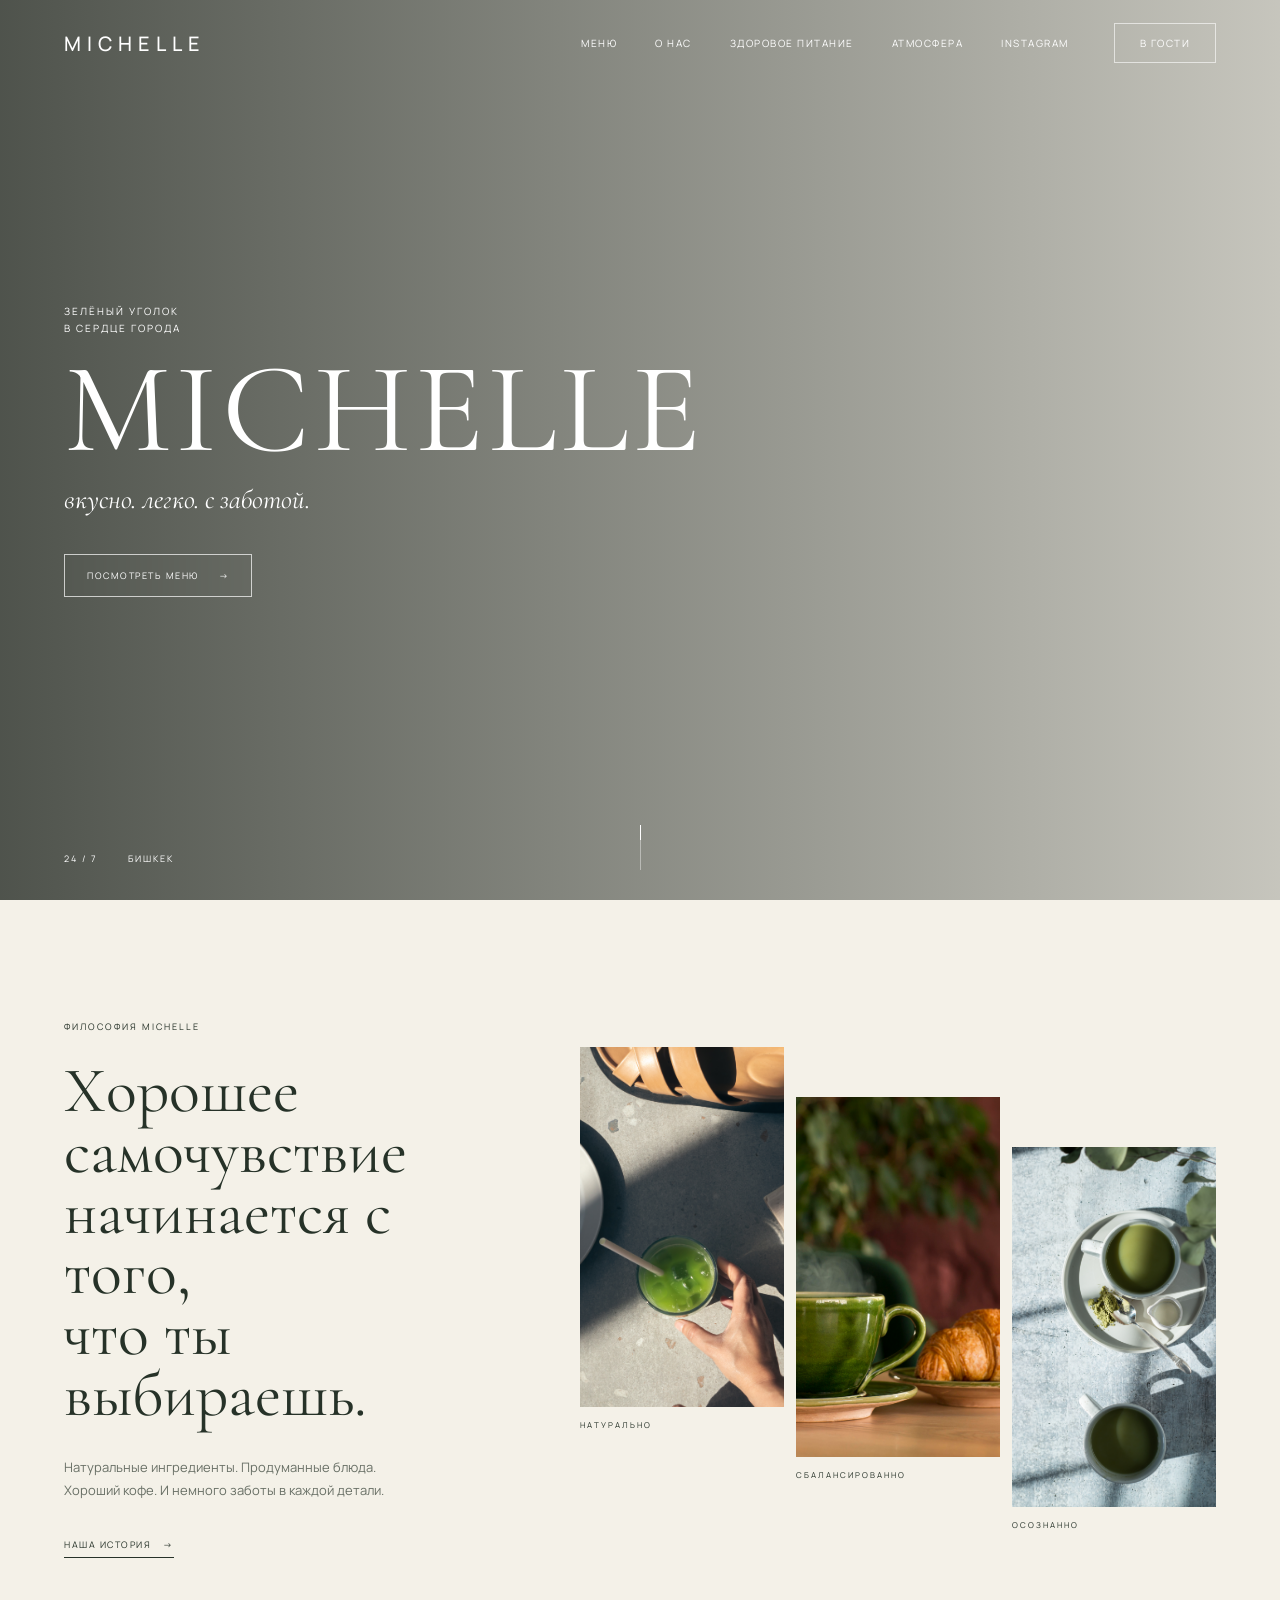
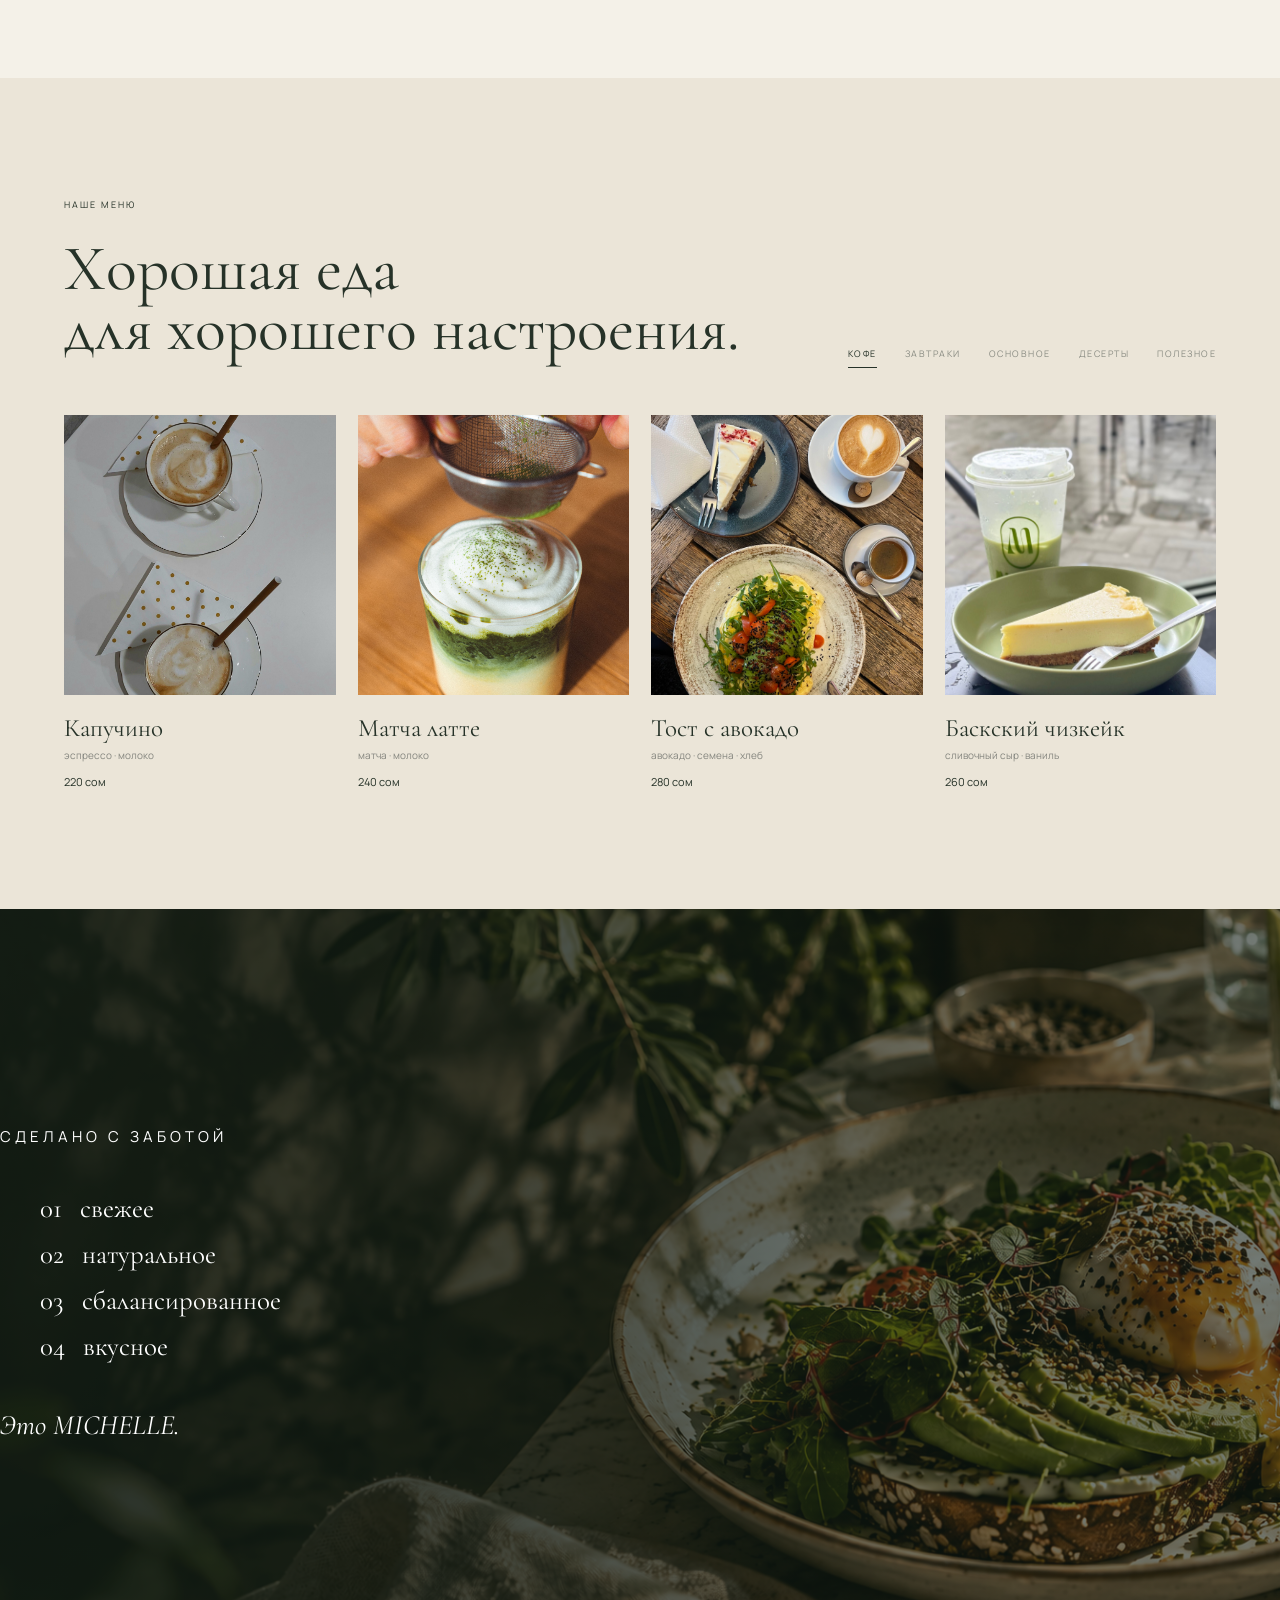
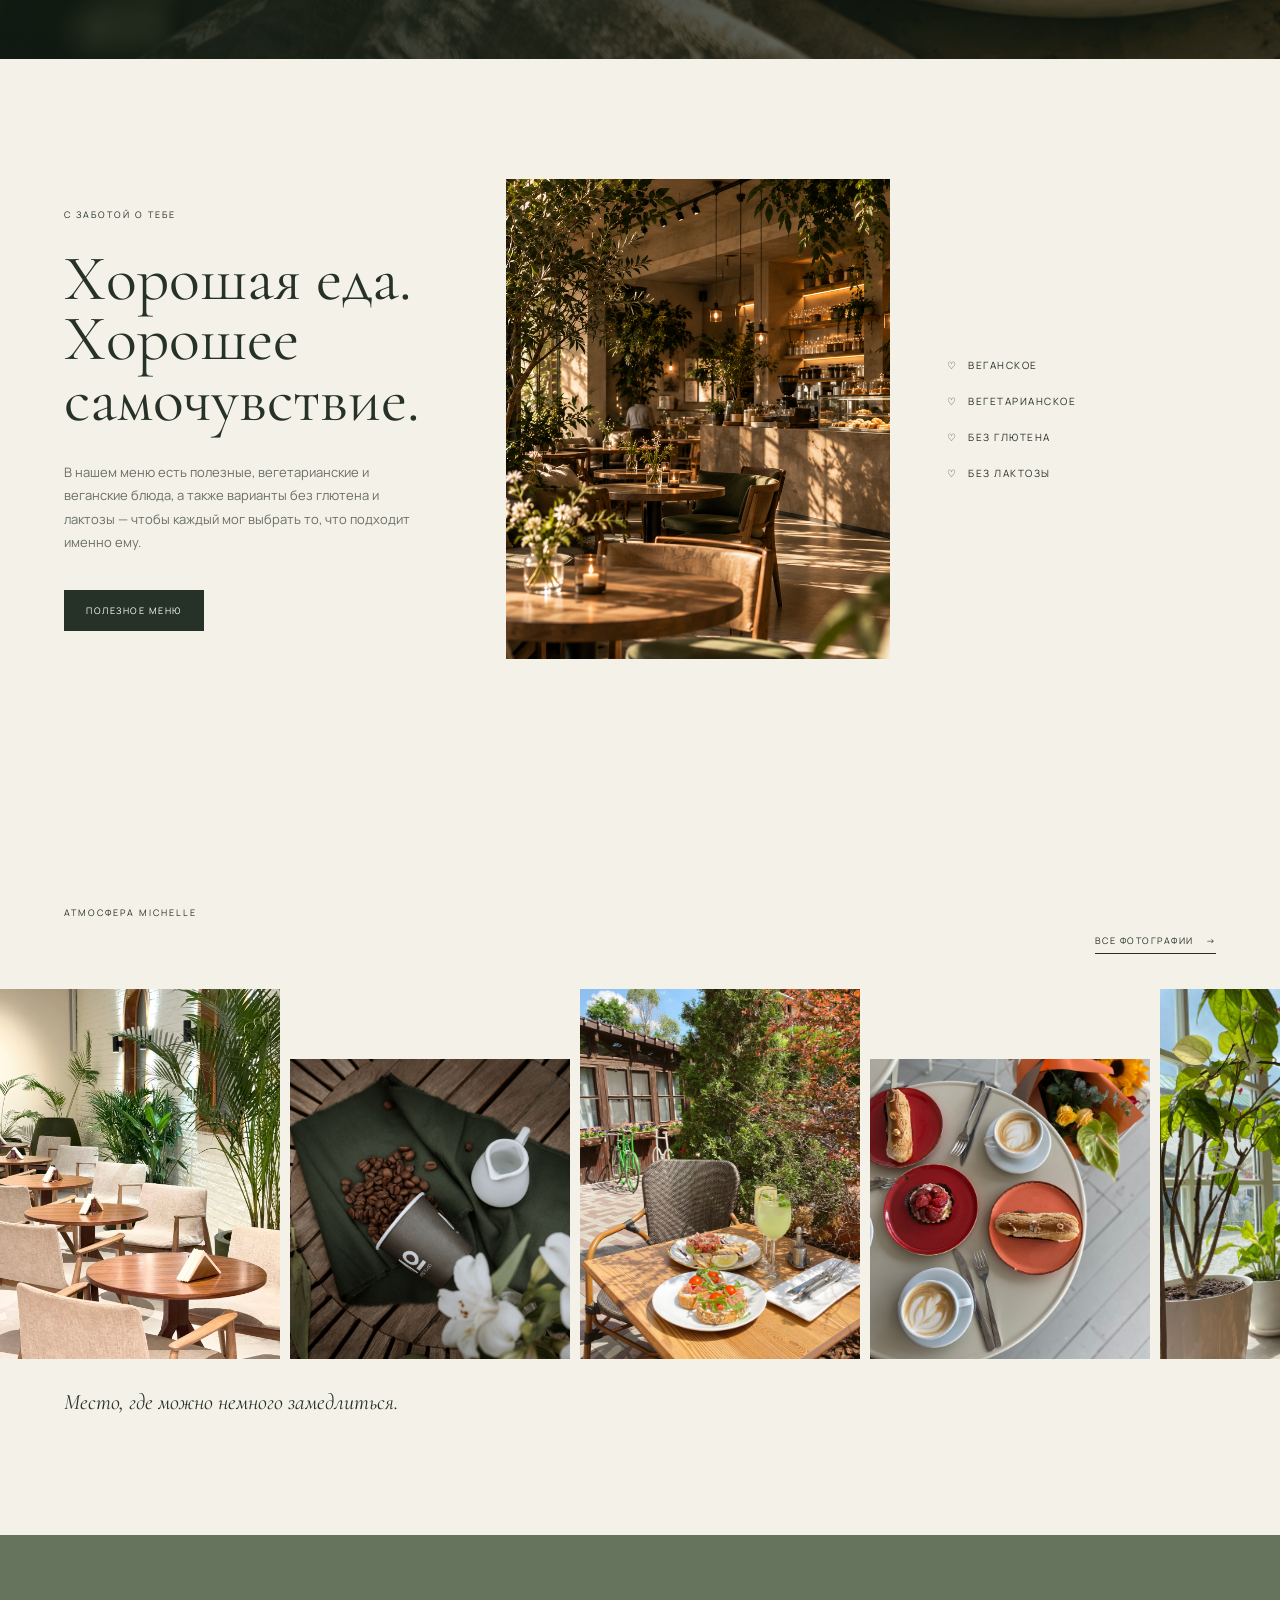
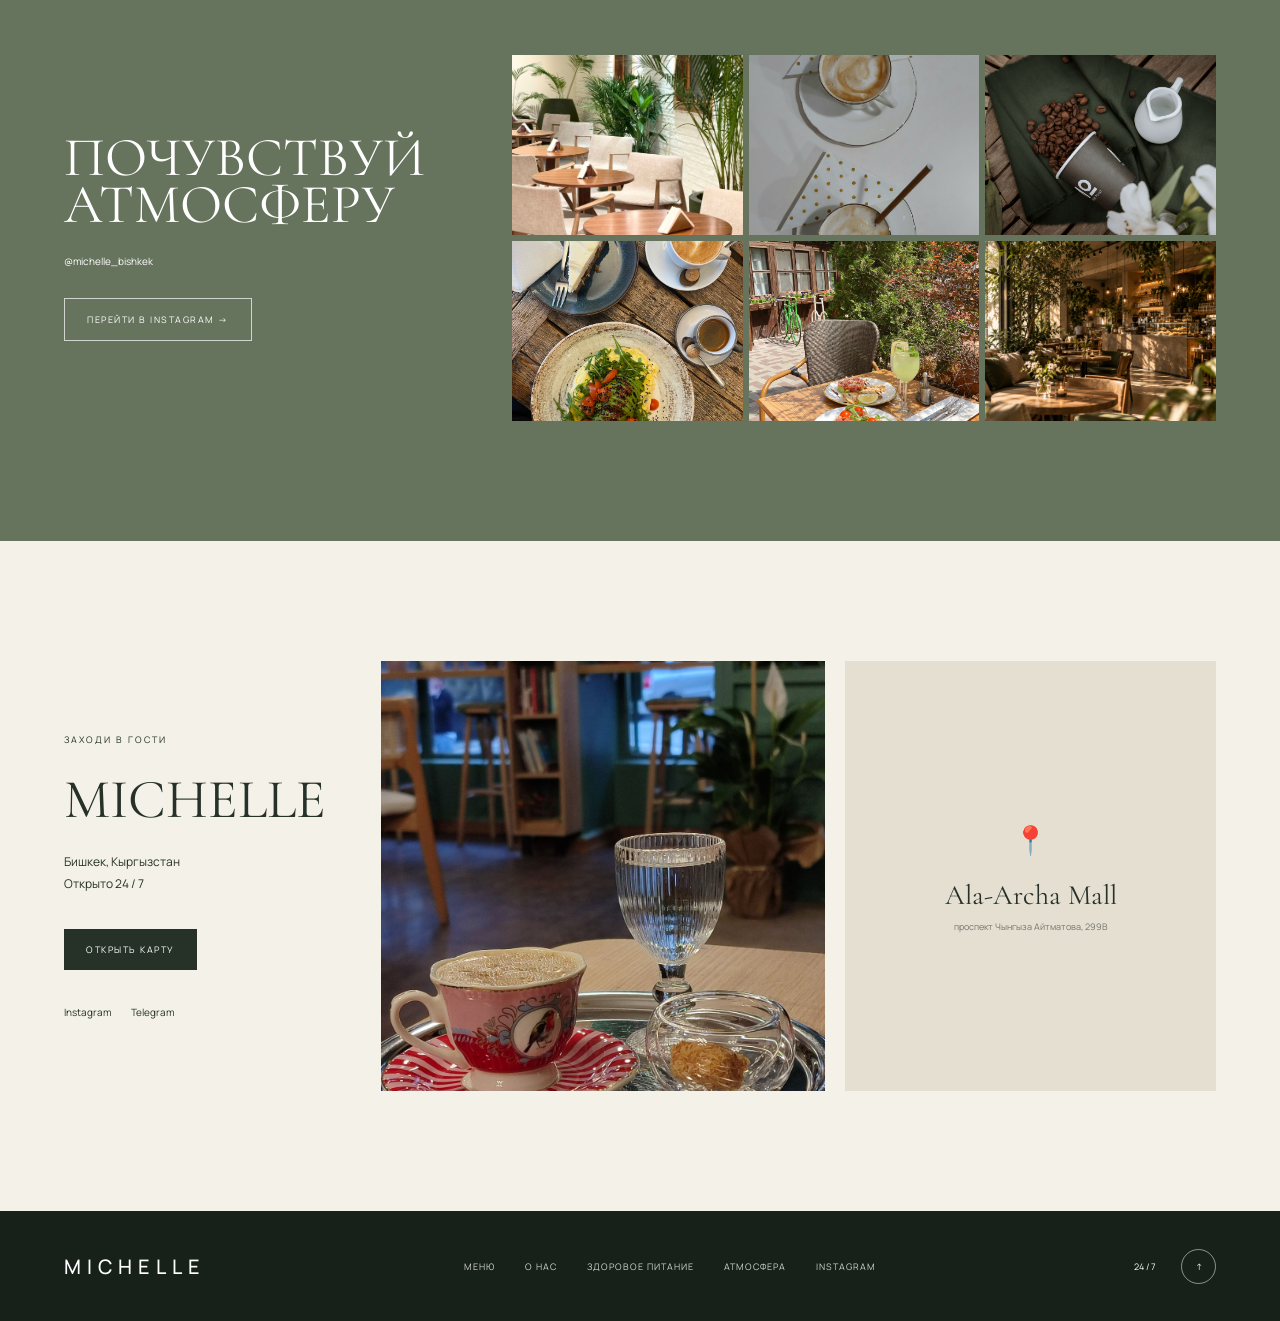
==== index.html @ 9fb43608 "Добавлен сайт MICHELLE" ====
<!DOCTYPE html>
<html lang="ru">

<head>
    <meta charset="UTF-8">
    <meta name="viewport" content="width=device-width, initial-scale=1.0">

    <title>MICHELLE — Кофе и еда</title>

    <link rel="preconnect" href="https://fonts.googleapis.com">
    <link rel="preconnect" href="https://fonts.gstatic.com" crossorigin>

    <link
        href="https://fonts.googleapis.com/css2?family=Cormorant+Garamond:wght@400;500;600&family=Manrope:wght@300;400;500;600&display=swap"
        rel="stylesheet">

    <link rel="stylesheet" href="style.css">
</head>

<body>

    <header class="header">

        <a href="#" class="logo">MICHELLE</a>

        <nav class="navigation">
            <a href="#menu">Меню</a>
            <a href="#about">О нас</a>
            <a href="#healthy">Здоровое питание</a>
            <a href="#atmosphere">Атмосфера</a>
            <a href="#instagram">Instagram</a>
        </nav>

        <a href="#contacts" class="header-button">В гости</a>

        <button class="menu-button" aria-label="Открыть меню">
            <span></span>
            <span></span>
        </button>

    </header>


    <main>

        <!-- Главный экран -->

        <section class="hero">

            <video class="hero-video" autoplay muted loop playsinline>
                <source src="video.mp4" type="video/mp4">
            </video>

            <div class="hero-overlay"></div>

            <div class="hero-content">

                <p class="hero-label">
                    ЗЕЛЁНЫЙ УГОЛОК<br>
                    В СЕРДЦЕ ГОРОДА
                </p>

                <h1>MICHELLE</h1>

                <p class="hero-slogan">
                    вкусно. легко. с заботой.
                </p>

                <a href="#menu" class="main-button">
                    Посмотреть меню
                    <span>→</span>
                </a>

            </div>

            <div class="hero-bottom">
                <span>24 / 7</span>
                <span>БИШКЕК</span>
            </div>

            <div class="scroll-indicator">
                <span></span>
            </div>

        </section>


        <!-- О нас -->

        <section class="about section" id="about">

            <div class="about-text">

                <p class="section-label">ФИЛОСОФИЯ MICHELLE</p>

                <h2>
                    Хорошее самочувствие<br>
                    начинается с того,<br>
                    что ты выбираешь.
                </h2>

                <p class="description">
                    Натуральные ингредиенты. Продуманные блюда.
                    Хороший кофе. И немного заботы в каждой детали.
                </p>

                <a href="#" class="text-link">
                    Наша история <span>→</span>
                </a>

            </div>

            <div class="about-images">

                <div class="about-card">
                    <img src="about-1.jpg" alt="Атмосфера MICHELLE">
                    <span>Натурально</span>
                </div>

                <div class="about-card">
                    <img src="about-2.jpg" alt="Еда MICHELLE">
                    <span>Сбалансированно</span>
                </div>

                <div class="about-card">
                    <img src="about-3.jpg" alt="Стиль MICHELLE">
                    <span>Осознанно</span>
                </div>

            </div>

        </section>


        <!-- Меню -->

        <section class="menu-section section" id="menu">

            <div class="section-heading">

                <div>

                    <p class="section-label">НАШЕ МЕНЮ</p>

                    <h2>
                        Хорошая еда<br>
                        для хорошего настроения.
                    </h2>

                </div>

                <div class="menu-tabs">
                    <button class="active">Кофе</button>
                    <button>Завтраки</button>
                    <button>Основное</button>
                    <button>Десерты</button>
                    <button>Полезное</button>
                </div>

            </div>


            <div class="menu-slider">

                <button class="slider-button prev">←</button>

                <div class="menu-items">

                    <article class="menu-card">

                        <img src="coffee.jpg" alt="Капучино">

                        <p class="menu-name">Капучино</p>

                        <p class="menu-info">
                            эспрессо · молоко
                        </p>

                        <span class="menu-price">
                            220 сом
                        </span>

                    </article>


                    <article class="menu-card">

                        <img src="coffee1.jpg" alt="Матча латте">

                        <p class="menu-name">Матча латте</p>

                        <p class="menu-info">
                            матча · молоко
                        </p>

                        <span class="menu-price">
                            240 сом
                        </span>

                    </article>


                    <article class="menu-card">

                        <img src="food.jpg" alt="Тост с авокадо">

                        <p class="menu-name">
                            Тост с авокадо
                        </p>

                        <p class="menu-info">
                            авокадо · семена · хлеб
                        </p>

                        <span class="menu-price">
                            280 сом
                        </span>

                    </article>


                    <article class="menu-card">

                        <img src="food1.jpg" alt="Баскский чизкейк">

                        <p class="menu-name">
                            Баскский чизкейк
                        </p>

                        <p class="menu-info">
                            сливочный сыр · ваниль
                        </p>

                        <span class="menu-price">
                            260 сом
                        </span>

                    </article>

                </div>

                <button class="slider-button next">→</button>

            </div>

        </section>


        <!-- Сделано с заботой -->

        <section class="care">

            <div class="care-overlay"></div>

            <div class="care-content">

                <p class="section-label">
                    СДЕЛАНО С ЗАБОТОЙ
                </p>

                <div class="care-list">
                    <span>01 &nbsp; свежее</span>
                    <span>02 &nbsp; натуральное</span>
                    <span>03 &nbsp; сбалансированное</span>
                    <span>04 &nbsp; вкусное</span>
                </div>

                <p class="care-signature">
                    Это MICHELLE.
                </p>

            </div>

        </section>


        <!-- Здоровое питание -->

        <section class="healthy section" id="healthy">

            <div class="healthy-text">

                <p class="section-label">
                    С ЗАБОТОЙ О ТЕБЕ
                </p>

                <h2>
                    Хорошая еда.<br>
                    Хорошее самочувствие.
                </h2>

                <p class="description">
                    В нашем меню есть полезные, вегетарианские
                    и веганские блюда, а также варианты без
                    глютена и лактозы — чтобы каждый мог
                    выбрать то, что подходит именно ему.
                </p>

                <a href="#menu" class="dark-button">
                    Полезное меню
                </a>

            </div>


            <div class="healthy-image">

                <img src="healthy.png" alt="Полезная еда MICHELLE">

            </div>


            <div class="healthy-options">

                <span>♡ &nbsp; Веганское</span>

                <span>♡ &nbsp; Вегетарианское</span>

                <span>♡ &nbsp; Без глютена</span>

                <span>♡ &nbsp; Без лактозы</span>

            </div>

        </section>


        <!-- Атмосфера -->

        <section class="atmosphere section" id="atmosphere">

            <div class="atmosphere-heading">

                <p class="section-label">
                    АТМОСФЕРА MICHELLE
                </p>

                <a href="#" class="text-link">
                    Все фотографии <span>→</span>
                </a>

            </div>


            <div class="atmosphere-gallery">

                <img src="atmosphere-1.jpg" alt="Интерьер MICHELLE">

                <img src="atmosphere-2.jpg" alt="Кофе MICHELLE">

                <img src="atmosphere-3.jpg" alt="Терраса MICHELLE">

                <img src="atmosphere-4.jpg" alt="Десерт MICHELLE">

                <img src="atmosphere-5.jpg" alt="Растения в MICHELLE">

            </div>


            <p class="atmosphere-caption">
                Место, где можно немного замедлиться.
            </p>

        </section>


        <!-- Instagram -->

        <section class="instagram section" id="instagram">

            <div class="instagram-title">

                <p>
                    ПОЧУВСТВУЙ<br>
                    АТМОСФЕРУ
                </p>

                <span>@michelle_bishkek</span>

                <a href="#" class="light-button">
                    Перейти в Instagram →
                </a>

            </div>


            <div class="instagram-grid">

                <img src="atmosphere-1.jpg" alt="MICHELLE">

                <img src="coffee.jpg" alt="Кофе MICHELLE">

                <img src="atmosphere-2.jpg" alt="MICHELLE">

                <img src="food.jpg" alt="Блюдо MICHELLE">

                <img src="atmosphere-3.jpg" alt="MICHELLE">

                <img src="healthy.png" alt="Полезная еда MICHELLE">

            </div>

        </section>


        <!-- Контакты -->

        <section class="contacts section" id="contacts">

            <div class="contacts-info">

                <p class="section-label">
                    ЗАХОДИ В ГОСТИ
                </p>

                <h2>MICHELLE</h2>

                <p>
                    Бишкек, Кыргызстан<br>
                    Открыто 24 / 7
                </p>

                <a href="#" class="dark-button">
                    Открыть карту
                </a>


                <div class="social-links">

                    <a href="#">
                        Instagram
                    </a>

                    <a href="#">
                        Telegram
                    </a>

                </div>

            </div>


            <div class="contact-photo">

                <img src="atmosphere-6.jpg" alt="Вход в MICHELLE">

            </div>


            <div class="map">

                <span>📍</span>

                <p>Ala-Archa Mall</p>

                <small>
                    проспект Чынгыза Айтматова, 299В
                </small>

            </div>

        </section>

    </main>


    <!-- Подвал -->

    <footer class="footer">

        <a href="#" class="footer-logo">
            MICHELLE
        </a>


        <nav>

            <a href="#menu">
                Меню
            </a>

            <a href="#about">
                О нас
            </a>

            <a href="#healthy">
                Здоровое питание
            </a>

            <a href="#atmosphere">
                Атмосфера
            </a>

            <a href="#instagram">
                Instagram
            </a>

        </nav>


        <div class="footer-right">

            <span>24 / 7</span>

            <button class="back-top" aria-label="Наверх">
                ↑
            </button>

        </div>

    </footer>


    <script src="script.js"></script>

</body>

</html>
---- style.css ----
* {
    margin: 0;
    padding: 0;
    box-sizing: border-box;
}

html {
    scroll-behavior: smooth;
}

body {
    background: #f4f1e8;
    color: #263228;
    font-family: "Manrope", sans-serif;
    overflow-x: hidden;
}

img {
    display: block;
    width: 100%;
    object-fit: cover;
}

a {
    color: inherit;
    text-decoration: none;
}

button {
    font: inherit;
    border: 0;
    background: none;
    cursor: pointer;
}


/* Header */

.header {
    position: absolute;
    z-index: 10;
    top: 0;
    left: 0;
    width: 100%;
    height: 86px;
    padding: 0 5%;
    display: flex;
    align-items: center;
    justify-content: space-between;
    color: #fff;
}

.logo,
.footer-logo {
    font-size: 20px;
    font-weight: 500;
    letter-spacing: 6px;
}

.navigation {
    display: flex;
    gap: 38px;
    margin-left: auto;
    margin-right: 45px;
}

.navigation a,
.header-button {
    font-size: 10px;
    text-transform: uppercase;
    letter-spacing: 1.5px;
}

.navigation a {
    transition: opacity .3s ease;
}

.navigation a:hover {
    opacity: .55;
}

.header-button {
    border: 1px solid rgba(255, 255, 255, .6);
    padding: 12px 25px;
    transition: .3s ease;
}

.header-button:hover {
    background: #fff;
    color: #263228;
}

.menu-button {
    display: none;
}


/* Hero */

.hero {
    position: relative;
    min-height: 100svh;
    height: 800px;
    overflow: hidden;
    color: #fff;
    display: flex;
    align-items: center;
    padding: 0 5%;
}

.hero-video {
    position: absolute;
    inset: 0;
    width: 100%;
    height: 100%;
    object-fit: cover;
    z-index: 0;
}

.hero-overlay {
    position: absolute;
    inset: 0;
    z-index: 1;
    background: linear-gradient(90deg,
            rgba(15, 22, 16, .72),
            rgba(15, 22, 16, .20));
}

.hero-content {
    position: relative;
    z-index: 2;
    max-width: 650px;
}

.hero-content {
    position: relative;
    z-index: 2;
    max-width: 650px;
}

.hero-label {
    font-size: 10px;
    line-height: 1.7;
    letter-spacing: 2px;
    margin-bottom: 25px;
}

.hero h1 {
    font-family: "Cormorant Garamond", serif;
    font-size: clamp(75px, 10vw, 145px);
    line-height: .75;
    font-weight: 400;
    letter-spacing: 4px;
}

.hero-slogan {
    font-family: "Cormorant Garamond", serif;
    font-size: 27px;
    font-style: italic;
    margin: 25px 0 38px;
}

.main-button,
.dark-button,
.light-button {
    display: inline-flex;
    align-items: center;
    gap: 20px;
    padding: 14px 22px;
    text-transform: uppercase;
    font-size: 9px;
    letter-spacing: 1.5px;
    transition: .3s ease;
}

.main-button {
    background: transparent;
    color: #fff;
    border: 1px solid rgba(255, 255, 255, 0.7);
    backdrop-filter: blur(2px);
}

.main-button:hover {
    background: #fff;
    color: #263228;
    transform: translateY(-3px);
}

.main-button:hover {
    transform: translateY(-3px);
}

.hero-bottom {
    position: absolute;
    z-index: 2;
    bottom: 35px;
    left: 5%;
    display: flex;
    gap: 30px;
    font-size: 9px;
    letter-spacing: 2px;
}

.scroll-indicator {
    position: absolute;
    z-index: 2;
    bottom: 30px;
    left: 50%;
    width: 1px;
    height: 45px;
    background: rgba(255, 255, 255, .4);
}

.scroll-indicator span {
    display: block;
    width: 1px;
    height: 15px;
    background: #fff;
    animation: scrollDown 2s infinite;
}

@keyframes scrollDown {
    0% {
        transform: translateY(0);
        opacity: 0;
    }

    40% {
        opacity: 1;
    }

    100% {
        transform: translateY(30px);
        opacity: 0;
    }
}


/* General */

.section {
    padding: 120px 5%;
}

.section-label {
    font-size: 9px;
    text-transform: uppercase;
    letter-spacing: 2px;
    margin-bottom: 28px;
}

h2 {
    font-family: "Cormorant Garamond", serif;
    font-size: clamp(42px, 5vw, 70px);
    line-height: .95;
    font-weight: 400;
}

.description {
    max-width: 360px;
    margin-top: 30px;
    font-size: 13px;
    line-height: 1.8;
    color: #697066;
}

.text-link {
    display: inline-flex;
    gap: 12px;
    margin-top: 35px;
    font-size: 9px;
    text-transform: uppercase;
    letter-spacing: 1.5px;
    border-bottom: 1px solid #263228;
    padding-bottom: 6px;
}


/* About */

.about {
    display: grid;
    grid-template-columns: .8fr 1.2fr;
    gap: 8%;
    align-items: center;
}

.about-images {
    display: grid;
    grid-template-columns: repeat(3, 1fr);
    gap: 12px;
}

.about-card img {
    height: 360px;
}

.about-card:nth-child(2) {
    margin-top: 50px;
}

.about-card:nth-child(3) {
    margin-top: 100px;
}

.about-card span {
    display: block;
    margin-top: 12px;
    font-size: 8px;
    text-transform: uppercase;
    letter-spacing: 2px;
}


/* Menu */

.menu-section {
    background: #ebe5d8;
}

.section-heading {
    display: flex;
    justify-content: space-between;
    align-items: flex-end;
    margin-bottom: 55px;
}

.menu-tabs {
    display: flex;
    gap: 28px;
}

.menu-tabs button {
    position: relative;
    font-size: 9px;
    text-transform: uppercase;
    letter-spacing: 1.5px;
    color: #8a8c83;
}

.menu-tabs button.active {
    color: #263228;
}

.menu-tabs button.active::after {
    content: "";
    position: absolute;
    left: 0;
    bottom: -8px;
    width: 100%;
    height: 1px;
    background: #263228;
}

.menu-slider {
    position: relative;
}

.menu-items {
    display: grid;
    grid-template-columns: repeat(4, 1fr);
    gap: 22px;
}

.menu-card img {
    height: 280px;
    margin-bottom: 18px;
}

.menu-name {
    font-family: "Cormorant Garamond", serif;
    font-size: 25px;
}

.menu-info {
    margin-top: 5px;
    color: #85867f;
    font-size: 10px;
}

.menu-price {
    display: block;
    margin-top: 12px;
    font-size: 11px;
}

.slider-button {
    display: none;
}


/* Care */

.care {
    position: relative;
    min-height: 750px;

    background:
        linear-gradient(90deg,
            rgba(15, 22, 16, 0.78) 0%,
            rgba(15, 22, 16, 0.45) 42%,
            rgba(15, 22, 16, 0.05) 75%),
        url("care.png") center / cover no-repeat;
    display: flex;
    align-items: center;

    color: white;
}

.care-overlay {
    position: absolute;
    inset: 0;
    background: rgba(19, 31, 22, .57);
}

.care-content {
    position: relative;
    z-index: 2;
}

.care .section-label {
    font-size: 15px;
    letter-spacing: 4px;
}

.care-list {
    display: flex;
    flex-direction: column;
    gap: 13px;
    margin: 45px 0;
    margin-left: 40px;
}

.care-list span {
    font-family: "Cormorant Garamond", serif;
    font-size: 27px;
}

.care-signature {
    font-family: "Cormorant Garamond", serif;
    font-size: 28px;
    font-style: italic;
}


/* Healthy */

.healthy {
    display: grid;
    grid-template-columns: 1fr 1fr .7fr;
    gap: 5%;
    align-items: center;
}

.healthy-image img {
    height: 480px;
}

.healthy-options {
    display: flex;
    flex-direction: column;
    gap: 22px;
    font-size: 10px;
    text-transform: uppercase;
    letter-spacing: 1.5px;
}

.dark-button {
    background: #263228;
    color: #fff;
    margin-top: 35px;
}

.dark-button:hover {
    opacity: .8;
}


/* Atmosphere */

.atmosphere {
    padding-left: 0;
    padding-right: 0;
    overflow: hidden;
}

.atmosphere-heading {
    display: flex;
    justify-content: space-between;
    align-items: center;
    padding: 0 5%;
}

.atmosphere-gallery {
    display: flex;
    gap: 10px;
    margin-top: 35px;
    width: max-content;
}

.atmosphere-gallery img {
    width: 280px;
    height: 370px;
}

.atmosphere-gallery img:nth-child(2),
.atmosphere-gallery img:nth-child(4) {
    height: 300px;
    margin-top: 70px;
}

.atmosphere-caption {
    padding: 30px 5% 0;
    font-family: "Cormorant Garamond", serif;
    font-size: 22px;
    font-style: italic;
}


/* Instagram */

.instagram {
    background: #66735d;
    color: #fff;
    display: grid;
    grid-template-columns: .7fr 1.3fr;
    gap: 6%;
    align-items: center;
}

.instagram-title p {
    font-family: "Cormorant Garamond", serif;
    font-size: 55px;
    line-height: .85;
}

.instagram-title span {
    display: block;
    margin-top: 25px;
    font-size: 10px;
}

.light-button {
    border: 1px solid rgba(255, 255, 255, .7);
    margin-top: 30px;
}

.light-button:hover {
    background: #fff;
    color: #263228;
}

.instagram-grid {
    display: grid;
    grid-template-columns: repeat(3, 1fr);
    gap: 6px;
}

.instagram-grid img {
    height: 180px;
}


/* Contacts */

.contacts {
    display: grid;
    grid-template-columns: .8fr 1.2fr 1fr;
    gap: 20px;
    align-items: center;
}

.contacts-info h2 {
    font-size: 55px;
}

.contacts-info>p:not(.section-label) {
    margin-top: 25px;
    font-size: 12px;
    line-height: 1.8;
}

.social-links {
    display: flex;
    gap: 20px;
    margin-top: 35px;
    font-size: 10px;
}

.contact-photo img {
    height: 430px;
}

.map {
    height: 430px;
    background: #e5dfd2;
    display: flex;
    flex-direction: column;
    justify-content: center;
    align-items: center;
    text-align: center;
}

.map span {
    font-size: 28px;
    margin-bottom: 20px;
}

.map p {
    font-family: "Cormorant Garamond", serif;
    font-size: 28px;
}

.map small {
    margin-top: 8px;
    font-size: 9px;
    color: #74766e;
}


/* Footer */

.footer {
    min-height: 110px;
    padding: 0 5%;
    background: #172119;
    color: #fff;
    display: flex;
    align-items: center;
    justify-content: space-between;
}

.footer nav {
    display: flex;
    gap: 30px;
}

.footer nav a {
    font-size: 9px;
    text-transform: uppercase;
    letter-spacing: 1px;
    opacity: .8;
}

.footer-right {
    display: flex;
    align-items: center;
    gap: 25px;
    font-size: 9px;
}

.back-top {
    width: 35px;
    height: 35px;
    border: 1px solid rgba(255, 255, 255, .5);
    border-radius: 50%;
    color: #fff;
}


/* Mobile */

@media (max-width: 800px) {

    .header {
        height: 70px;
        padding: 0 6%;
    }

    .logo {
        font-size: 17px;
        letter-spacing: 5px;
    }

    .navigation,
    .header-button {
        display: none;
    }

    .menu-button {
        display: flex;
        flex-direction: column;
        gap: 6px;
        width: 35px;
    }

    .menu-button span {
        display: block;
        width: 100%;
        height: 1px;
        background: #fff;
        transition: .3s;
    }

    .menu-button.active span:first-child {
        transform: translateY(3.5px) rotate(45deg);
    }

    .menu-button.active span:last-child {
        transform: translateY(-3.5px) rotate(-45deg);
    }

    .hero {
        min-height: 100svh;
        height: auto;
        padding: 0 6%;
    }

    .hero h1 {
        font-size: 70px;
        letter-spacing: 2px;
    }

    .hero-slogan {
        font-size: 23px;
        margin: 18px 0 30px;
    }

    .hero-label {
        font-size: 8px;
    }

    .hero-bottom {
        left: 6%;
        bottom: 25px;
    }

    .scroll-indicator {
        display: none;
    }

    .section {
        padding: 80px 6%;
    }

    h2 {
        font-size: 48px;
    }

    .about {
        display: block;
    }

    .about-images {
        margin-top: 55px;
        gap: 7px;
    }

    .about-card img {
        height: 210px;
    }

    .about-card:nth-child(2) {
        margin-top: 30px;
    }

    .about-card:nth-child(3) {
        margin-top: 60px;
    }

    .section-heading {
        display: block;
    }

    .menu-tabs {
        margin-top: 40px;
        gap: 22px;
        overflow-x: auto;
        padding-bottom: 10px;
    }

    .menu-tabs button {
        white-space: nowrap;
    }

    .menu-items {
        display: flex;
        overflow-x: auto;
        gap: 15px;
        scroll-snap-type: x mandatory;
        scrollbar-width: none;
    }

    .menu-items::-webkit-scrollbar {
        display: none;
    }

    .menu-card {
        min-width: 78vw;
        scroll-snap-align: start;
    }

    .menu-card img {
        height: 300px;
    }

    .care {
        min-height: 600px;
        padding: 70px 6%;
    }

    .care-list {
        margin-left: 0;
    }

    .care-list span {
        font-size: 25px;
    }

    .healthy {
        display: flex;
        flex-direction: column;
        align-items: stretch;
    }

    .healthy-image {
        order: 2;
        margin-top: 45px;
    }

    .healthy-image img {
        height: 400px;
    }

    .healthy-options {
        order: 3;
        margin-top: 35px;
    }

    .atmosphere-heading {
        padding: 0 6%;
    }

    .atmosphere-gallery {
        margin-top: 25px;
    }

    .atmosphere-gallery img {
        width: 230px;
        height: 300px;
    }

    .atmosphere-gallery img:nth-child(2),
    .atmosphere-gallery img:nth-child(4) {
        height: 250px;
        margin-top: 50px;
    }

    .instagram {
        display: block;
    }

    .instagram-title p {
        font-size: 48px;
    }

    .instagram-grid {
        margin-top: 50px;
        grid-template-columns: repeat(3, 1fr);
    }

    .instagram-grid img {
        height: 110px;
    }

    .contacts {
        display: flex;
        flex-direction: column;
        align-items: stretch;
    }

    .contact-photo img,
    .map {
        height: 330px;
    }

    .footer {
        min-height: auto;
        padding: 45px 6%;
        display: flex;
        flex-direction: column;
        align-items: flex-start;
        gap: 30px;
    }

    .footer nav {
        flex-wrap: wrap;
        gap: 18px;
    }

    .footer-right {
        width: 100%;
        justify-content: space-between;
    }

}
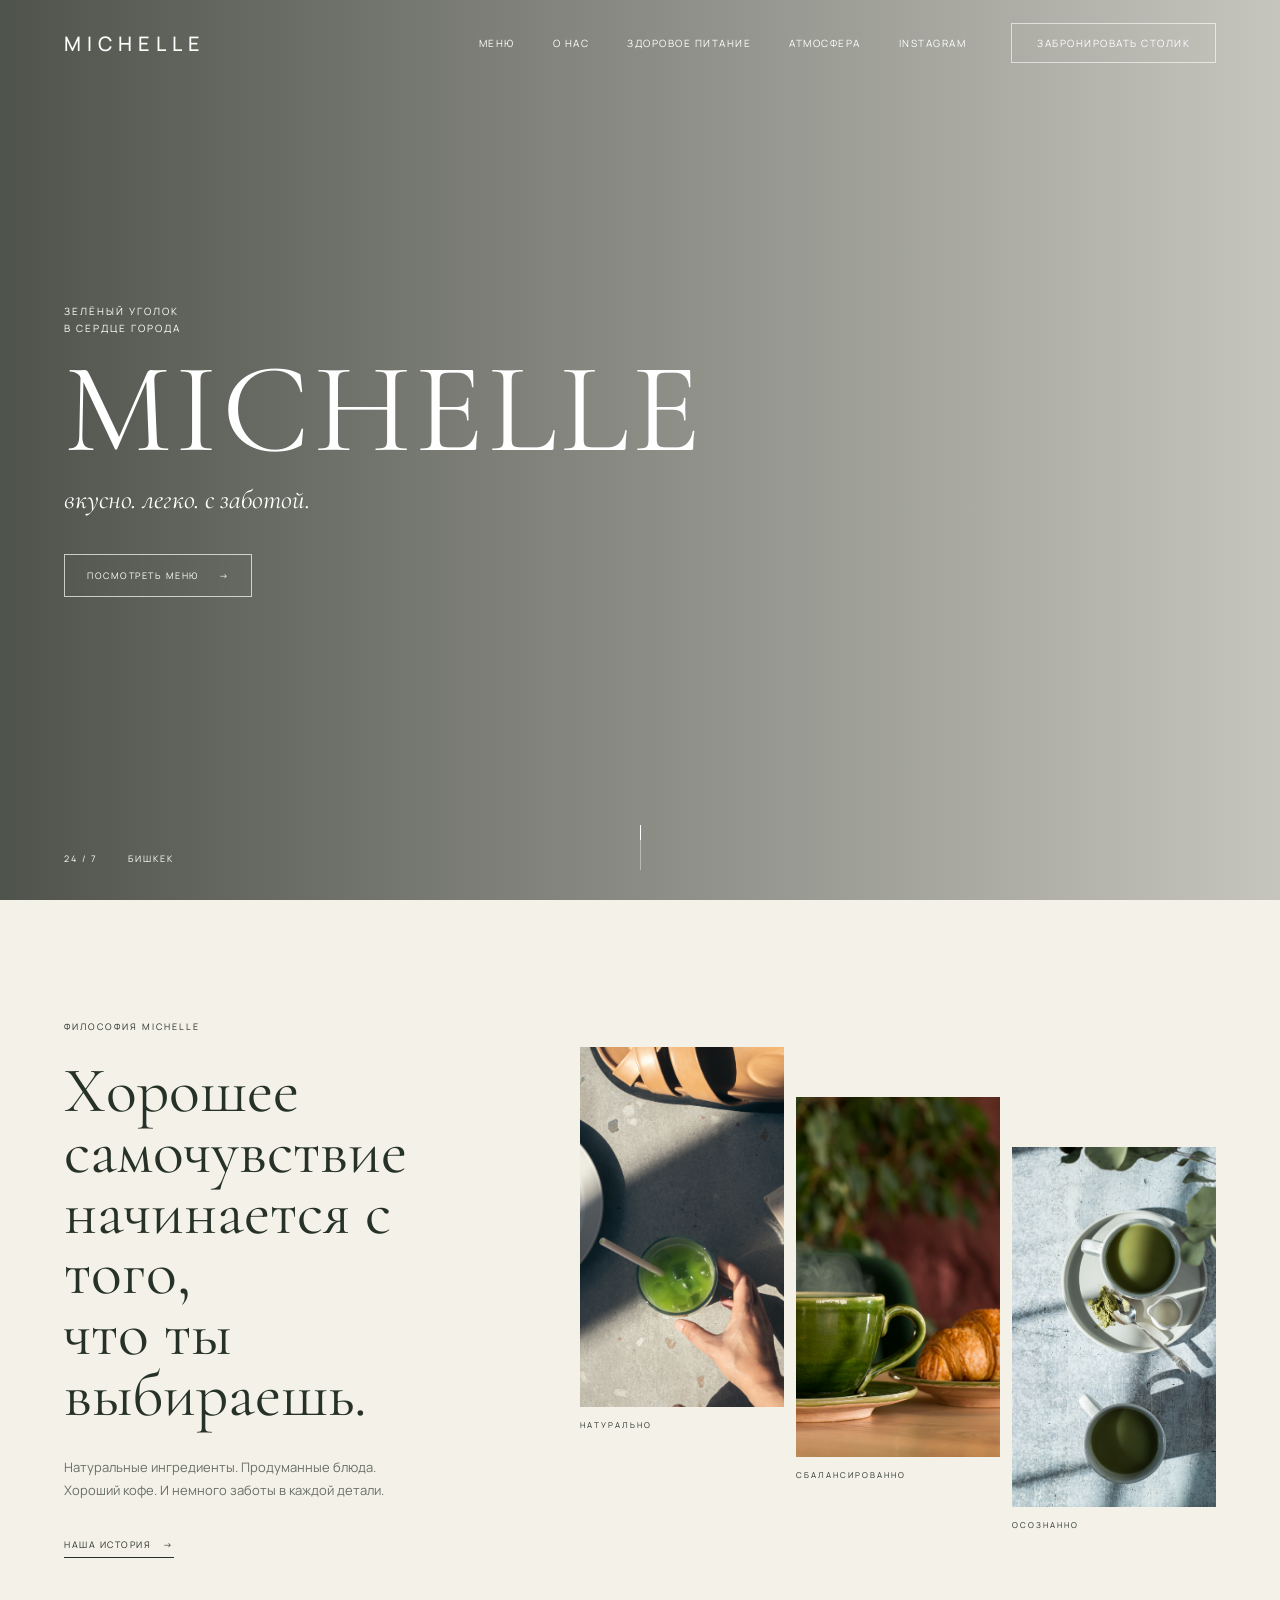
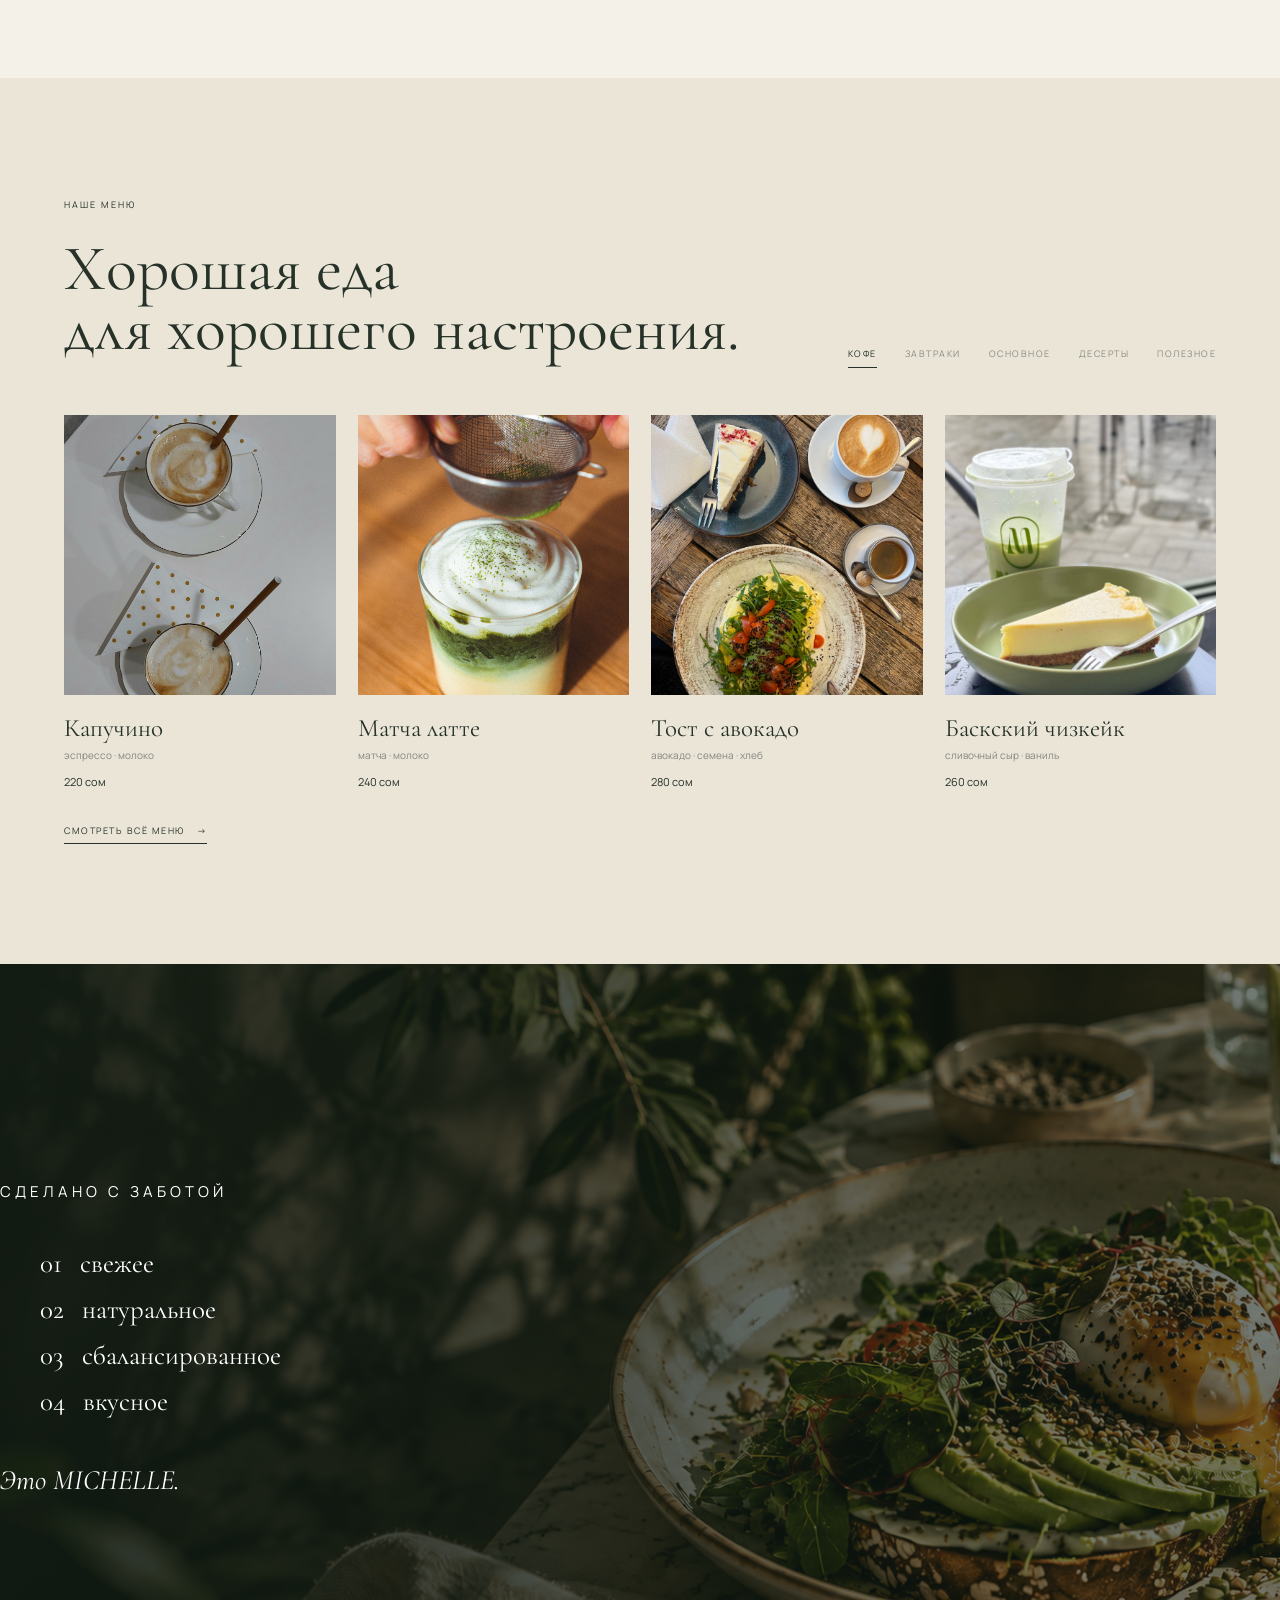
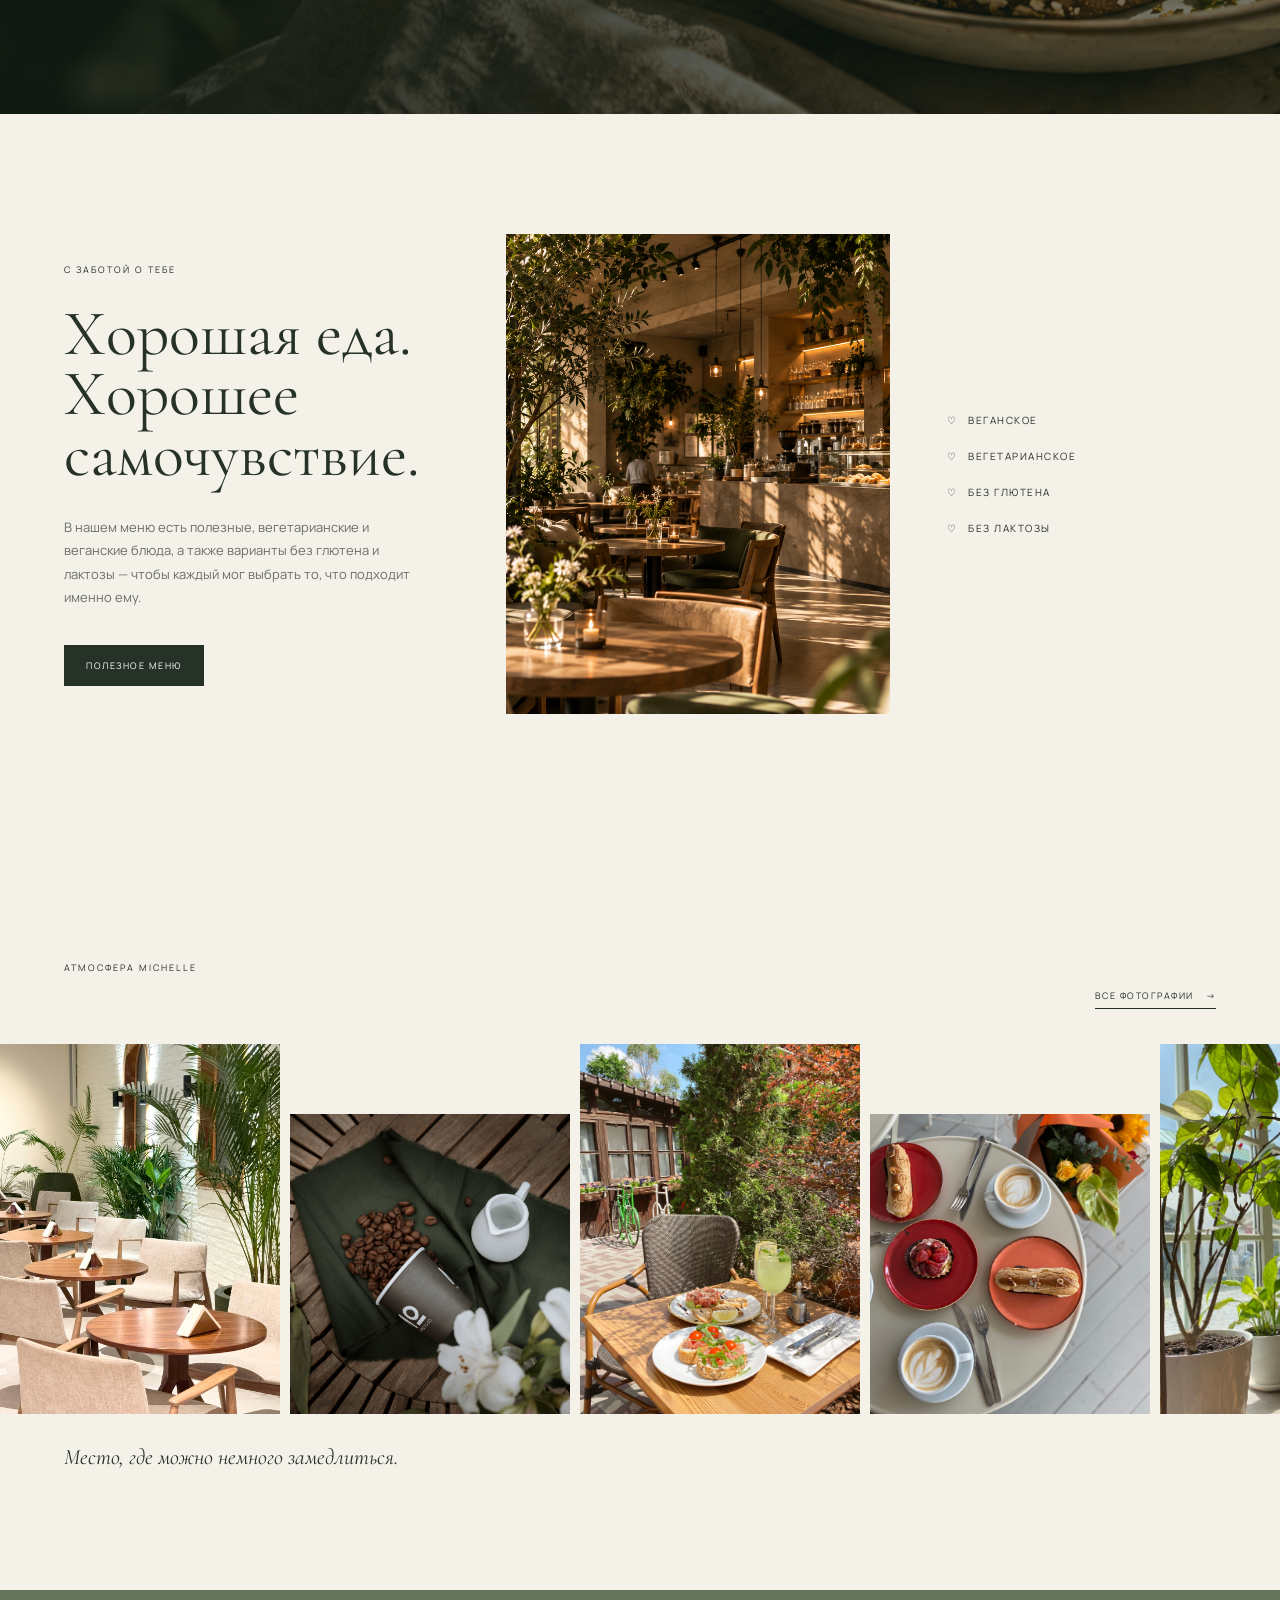
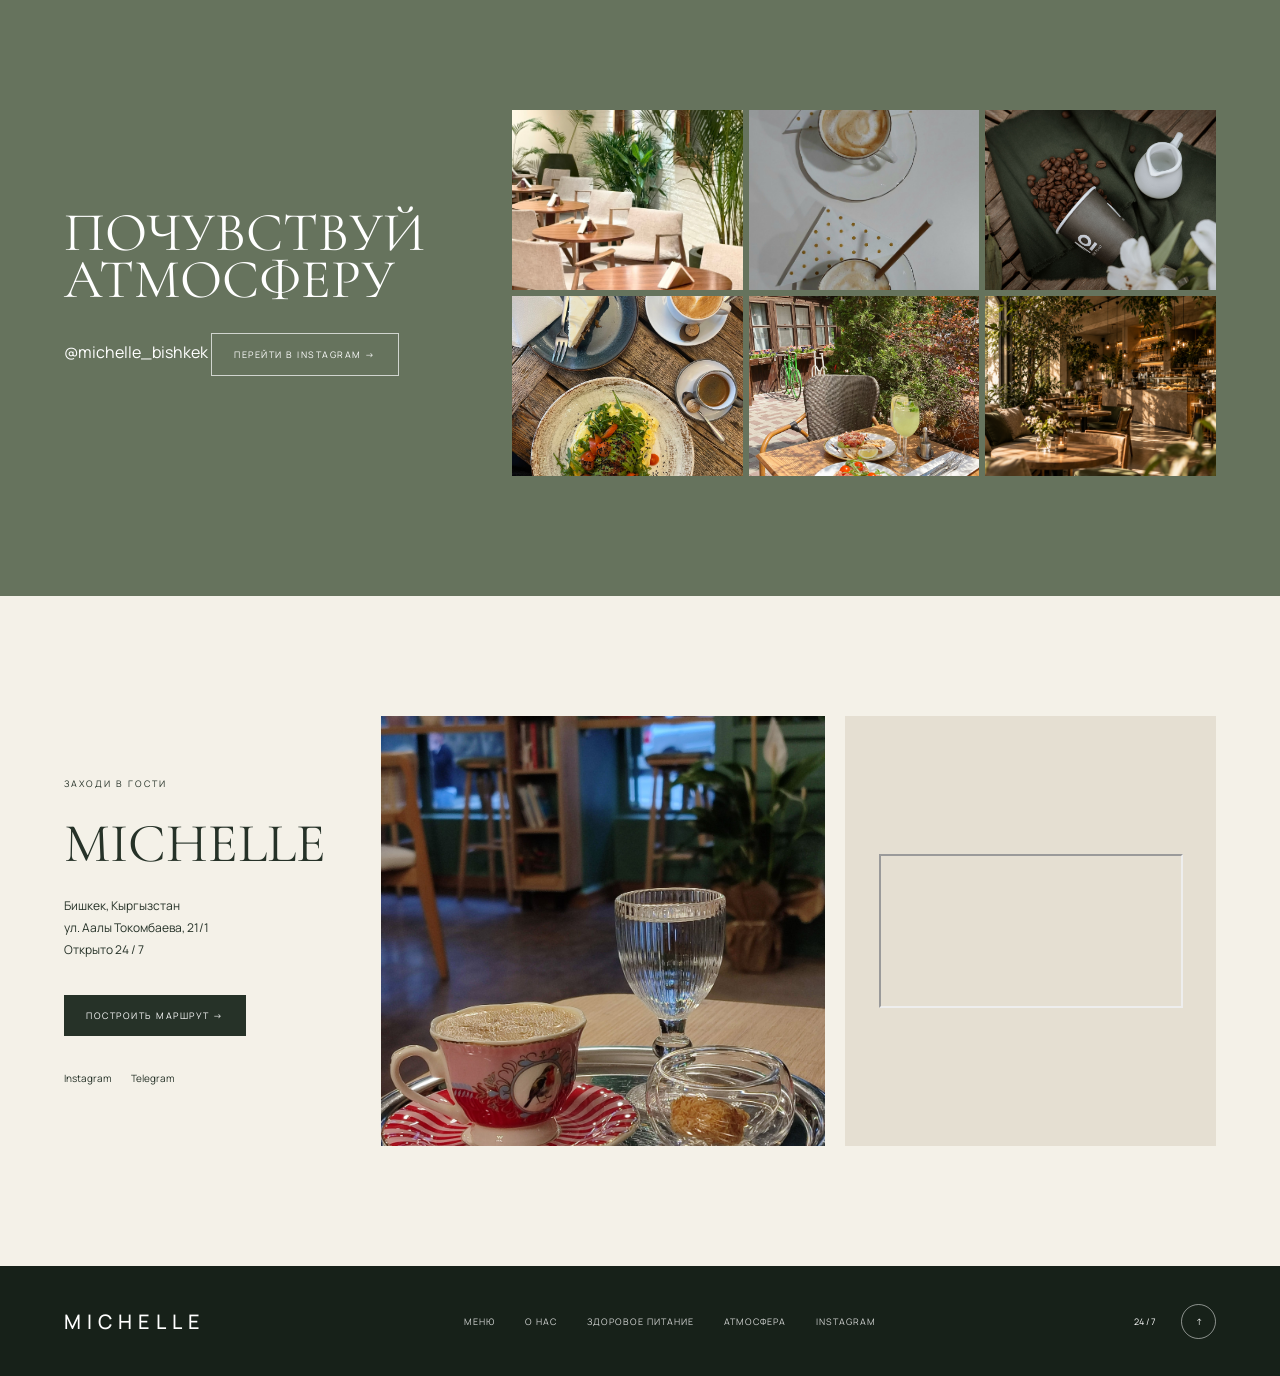
==== commit 44df255e: "Update links and structure in index.html" ====
--- a/index.html
+++ b/index.html
@@ -21,17 +21,19 @@
 
     <header class="header">
 
-        <a href="#" class="logo">MICHELLE</a>
+        <a href="index.html" class="logo">MICHELLE</a>
 
         <nav class="navigation">
-            <a href="#menu">Меню</a>
+            <a href="menu.html">Меню</a>
             <a href="#about">О нас</a>
             <a href="#healthy">Здоровое питание</a>
             <a href="#atmosphere">Атмосфера</a>
             <a href="#instagram">Instagram</a>
         </nav>
 
-        <a href="#contacts" class="header-button">В гости</a>
+        <a href="booking.html" class="header-button">
+            Забронировать столик
+        </a>
 
         <button class="menu-button" aria-label="Открыть меню">
             <span></span>
@@ -40,7 +42,6 @@
 
     </header>
 
-
     <main>
 
         <!-- Главный экран -->
@@ -66,7 +67,7 @@
                     вкусно. легко. с заботой.
                 </p>
 
-                <a href="#menu" class="main-button">
+                <a href="menu.html" class="main-button">
                     Посмотреть меню
                     <span>→</span>
                 </a>
@@ -83,7 +84,6 @@
             </div>
 
         </section>
-
 
         <!-- О нас -->
 
@@ -130,7 +130,6 @@
             </div>
 
         </section>
-
 
         <!-- Меню -->
 
@@ -159,7 +158,6 @@
 
             </div>
 
-
             <div class="menu-slider">
 
                 <button class="slider-button prev">←</button>
@@ -182,7 +180,6 @@
 
                     </article>
 
-
                     <article class="menu-card">
 
                         <img src="coffee1.jpg" alt="Матча латте">
@@ -199,7 +196,6 @@
 
                     </article>
 
-
                     <article class="menu-card">
 
                         <img src="food.jpg" alt="Тост с авокадо">
@@ -218,7 +214,6 @@
 
                     </article>
 
-
                     <article class="menu-card">
 
                         <img src="food1.jpg" alt="Баскский чизкейк">
@@ -243,8 +238,11 @@
 
             </div>
 
-        </section>
-
+            <a href="menu.html" class="text-link">
+                Смотреть всё меню <span>→</span>
+            </a>
+
+        </section>
 
         <!-- Сделано с заботой -->
 
@@ -273,7 +271,6 @@
 
         </section>
 
-
         <!-- Здоровое питание -->
 
         <section class="healthy section" id="healthy">
@@ -296,34 +293,24 @@
                     выбрать то, что подходит именно ему.
                 </p>
 
-                <a href="#menu" class="dark-button">
+                <a href="menu.html#healthy" class="dark-button">
                     Полезное меню
                 </a>
 
             </div>
 
-
             <div class="healthy-image">
-
                 <img src="healthy.png" alt="Полезная еда MICHELLE">
-
-            </div>
-
+            </div>
 
             <div class="healthy-options">
-
                 <span>♡ &nbsp; Веганское</span>
-
                 <span>♡ &nbsp; Вегетарианское</span>
-
                 <span>♡ &nbsp; Без глютена</span>
-
                 <span>♡ &nbsp; Без лактозы</span>
-
-            </div>
-
-        </section>
-
+            </div>
+
+        </section>
 
         <!-- Атмосфера -->
 
@@ -341,21 +328,15 @@
 
             </div>
 
-
             <div class="atmosphere-gallery">
 
                 <img src="atmosphere-1.jpg" alt="Интерьер MICHELLE">
-
                 <img src="atmosphere-2.jpg" alt="Кофе MICHELLE">
-
                 <img src="atmosphere-3.jpg" alt="Терраса MICHELLE">
-
                 <img src="atmosphere-4.jpg" alt="Десерт MICHELLE">
-
                 <img src="atmosphere-5.jpg" alt="Растения в MICHELLE">
 
             </div>
-
 
             <p class="atmosphere-caption">
                 Место, где можно немного замедлиться.
@@ -363,7 +344,6 @@
 
         </section>
 
-
         <!-- Instagram -->
 
         <section class="instagram section" id="instagram">
@@ -375,144 +355,120 @@
                     АТМОСФЕРУ
                 </p>
 
-                <span>@michelle_bishkek</span>
-
-                <a href="#" class="light-button">
+                <a href="https://www.instagram.com/michelle_bishkek/" target="_blank" rel="noopener noreferrer">
+                    @michelle_bishkek
+                </a>
+                <a href="https://www.instagram.com/michelle_bishkek/" class="light-button" target="_blank"
+                    rel="noopener noreferrer">
                     Перейти в Instagram →
                 </a>
-
-            </div>
-
+            </div>
 
             <div class="instagram-grid">
 
                 <img src="atmosphere-1.jpg" alt="MICHELLE">
-
                 <img src="coffee.jpg" alt="Кофе MICHELLE">
-
                 <img src="atmosphere-2.jpg" alt="MICHELLE">
-
                 <img src="food.jpg" alt="Блюдо MICHELLE">
-
                 <img src="atmosphere-3.jpg" alt="MICHELLE">
-
                 <img src="healthy.png" alt="Полезная еда MICHELLE">
 
             </div>
 
         </section>
 
-
         <!-- Контакты -->
 
+
         <section class="contacts section" id="contacts">
 
             <div class="contacts-info">
 
-                <p class="section-label">
-                    ЗАХОДИ В ГОСТИ
-                </p>
+                <p class="section-label">ЗАХОДИ В ГОСТИ</p>
 
                 <h2>MICHELLE</h2>
 
                 <p>
                     Бишкек, Кыргызстан<br>
+                    ул. Аалы Токомбаева, 21/1<br>
                     Открыто 24 / 7
                 </p>
 
-                <a href="#" class="dark-button">
-                    Открыть карту
-                </a>
-
+                <a href="https://www.google.com/maps/search/?api=1&query=%D0%90%D0%B0%D0%BB%D1%8B+%D0%A2%D0%BE%D0%BA%D0%BE%D0%BC%D0%B1%D0%B0%D0%B5%D0%B2%D0%B0+21%2F1+%D0%91%D0%B8%D1%88%D0%BA%D0%B5%D0%BA"
+                    class="dark-button" target="_blank" rel="noopener noreferrer">
+                    Построить маршрут →
+                </a>
 
                 <div class="social-links">
-
-                    <a href="#">
-                        Instagram
-                    </a>
-
-                    <a href="#">
-                        Telegram
-                    </a>
-
-                </div>
-
-            </div>
-
+                    <a href="#">Instagram</a>
+                    <a href="#">Telegram</a>
+                </div>
+
+            </div>
 
             <div class="contact-photo">
-
-                <img src="atmosphere-6.jpg" alt="Вход в MICHELLE">
-
-            </div>
-
+                <img src="atmosphere-6.jpg" alt="Кофейня MICHELLE">
+            </div>
 
             <div class="map">
 
-                <span>📍</span>
-
-                <p>Ala-Archa Mall</p>
-
-                <small>
-                    проспект Чынгыза Айтматова, 299В
-                </small>
-
-            </div>
-
-        </section>
-
-    </main>
-
-
-    <!-- Подвал -->
-
-    <footer class="footer">
-
-        <a href="#" class="footer-logo">
-            MICHELLE
-        </a>
-
-
-        <nav>
-
-            <a href="#menu">
-                Меню
+                <iframe
+                    src="https://maps.google.com/maps?q=%D0%90%D0%B0%D0%BB%D1%8B%20%D0%A2%D0%BE%D0%BA%D0%BE%D0%BC%D0%B1%D0%B0%D0%B5%D0%B2%D0%B0%2021%2F1%20%D0%91%D0%B8%D1%88%D0%BA%D0%B5%D0%BA&t=&z=16&ie=UTF8&iwloc=&output=embed"
+                    title="MICHELLE — карта расположения" loading="lazy" referrerpolicy="no-referrer-when-downgrade"
+                    allowfullscreen>
+                </iframe>
+
+            </div>
+
+        </section>
+
+
+        <!-- Подвал -->
+
+        <footer class="footer">
+
+            <a href="index.html" class="footer-logo">
+                MICHELLE
             </a>
 
-            <a href="#about">
-                О нас
-            </a>
-
-            <a href="#healthy">
-                Здоровое питание
-            </a>
-
-            <a href="#atmosphere">
-                Атмосфера
-            </a>
-
-            <a href="#instagram">
-                Instagram
-            </a>
-
-        </nav>
-
-
-        <div class="footer-right">
-
-            <span>24 / 7</span>
-
-            <button class="back-top" aria-label="Наверх">
-                ↑
-            </button>
-
-        </div>
-
-    </footer>
-
-
-    <script src="script.js"></script>
+            <nav>
+
+                <a href="menu.html">
+                    Меню
+                </a>
+
+                <a href="#about">
+                    О нас
+                </a>
+
+                <a href="#healthy">
+                    Здоровое питание
+                </a>
+
+                <a href="#atmosphere">
+                    Атмосфера
+                </a>
+
+                <a href="#instagram">
+                    Instagram
+                </a>
+
+            </nav>
+
+            <div class="footer-right">
+
+                <span>24 / 7</span>
+
+                <button class="back-top" aria-label="Наверх">
+                    ↑
+                </button>
+
+            </div>
+
+        </footer>
+
+        <script src="script.js"></script>
 
 </body>
 
-</html>+</html>
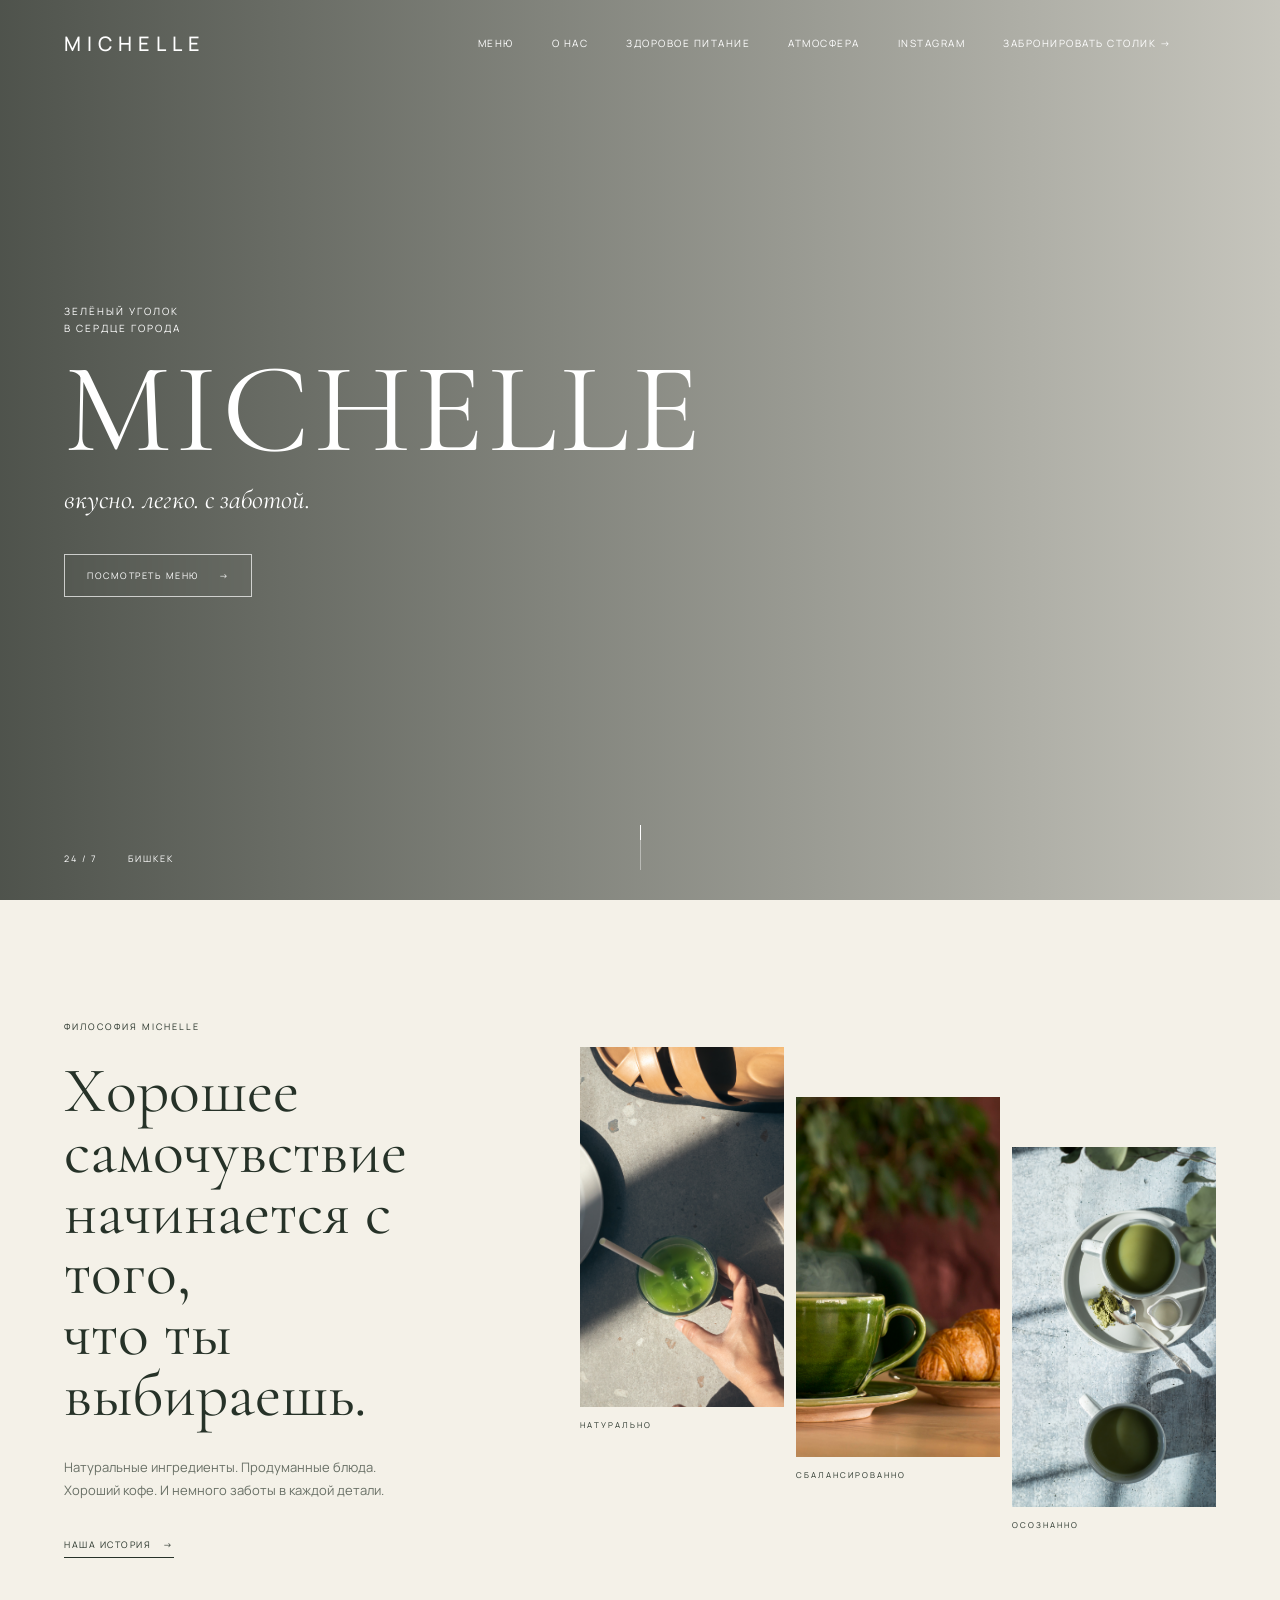
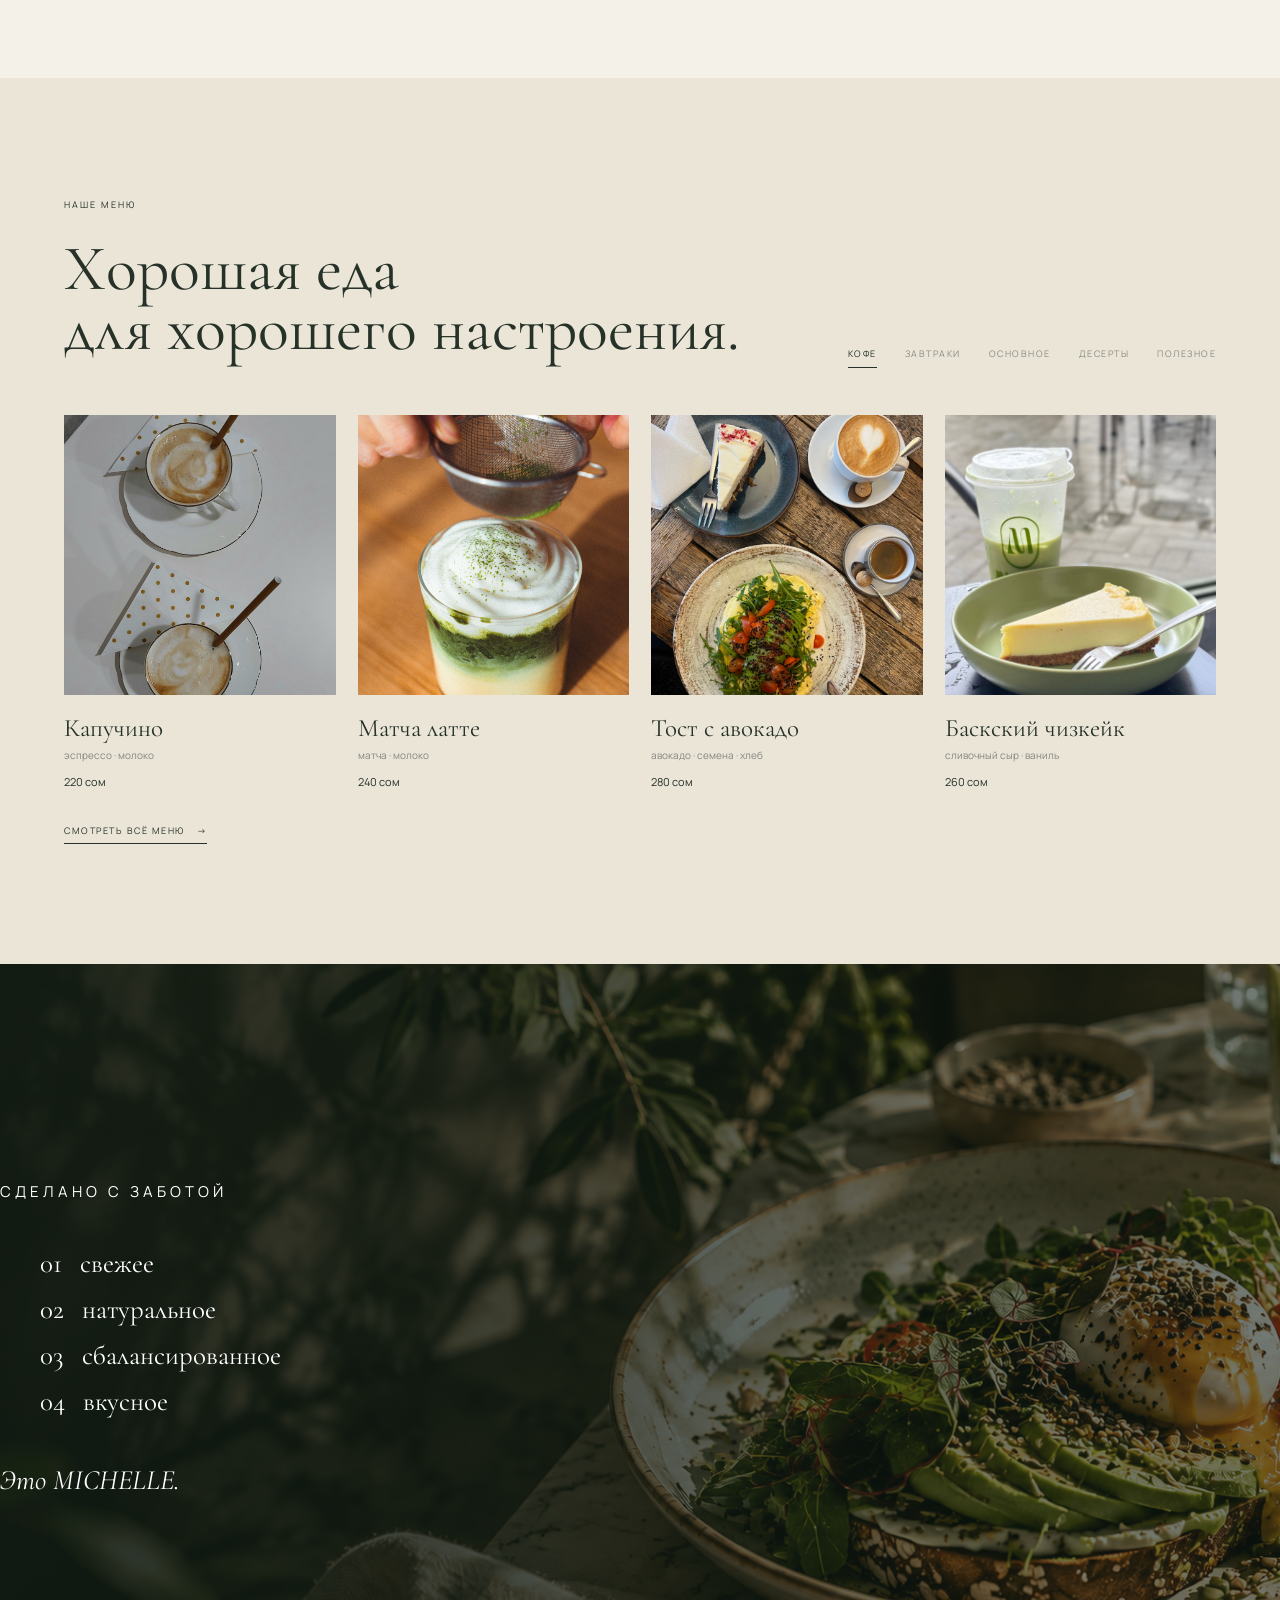
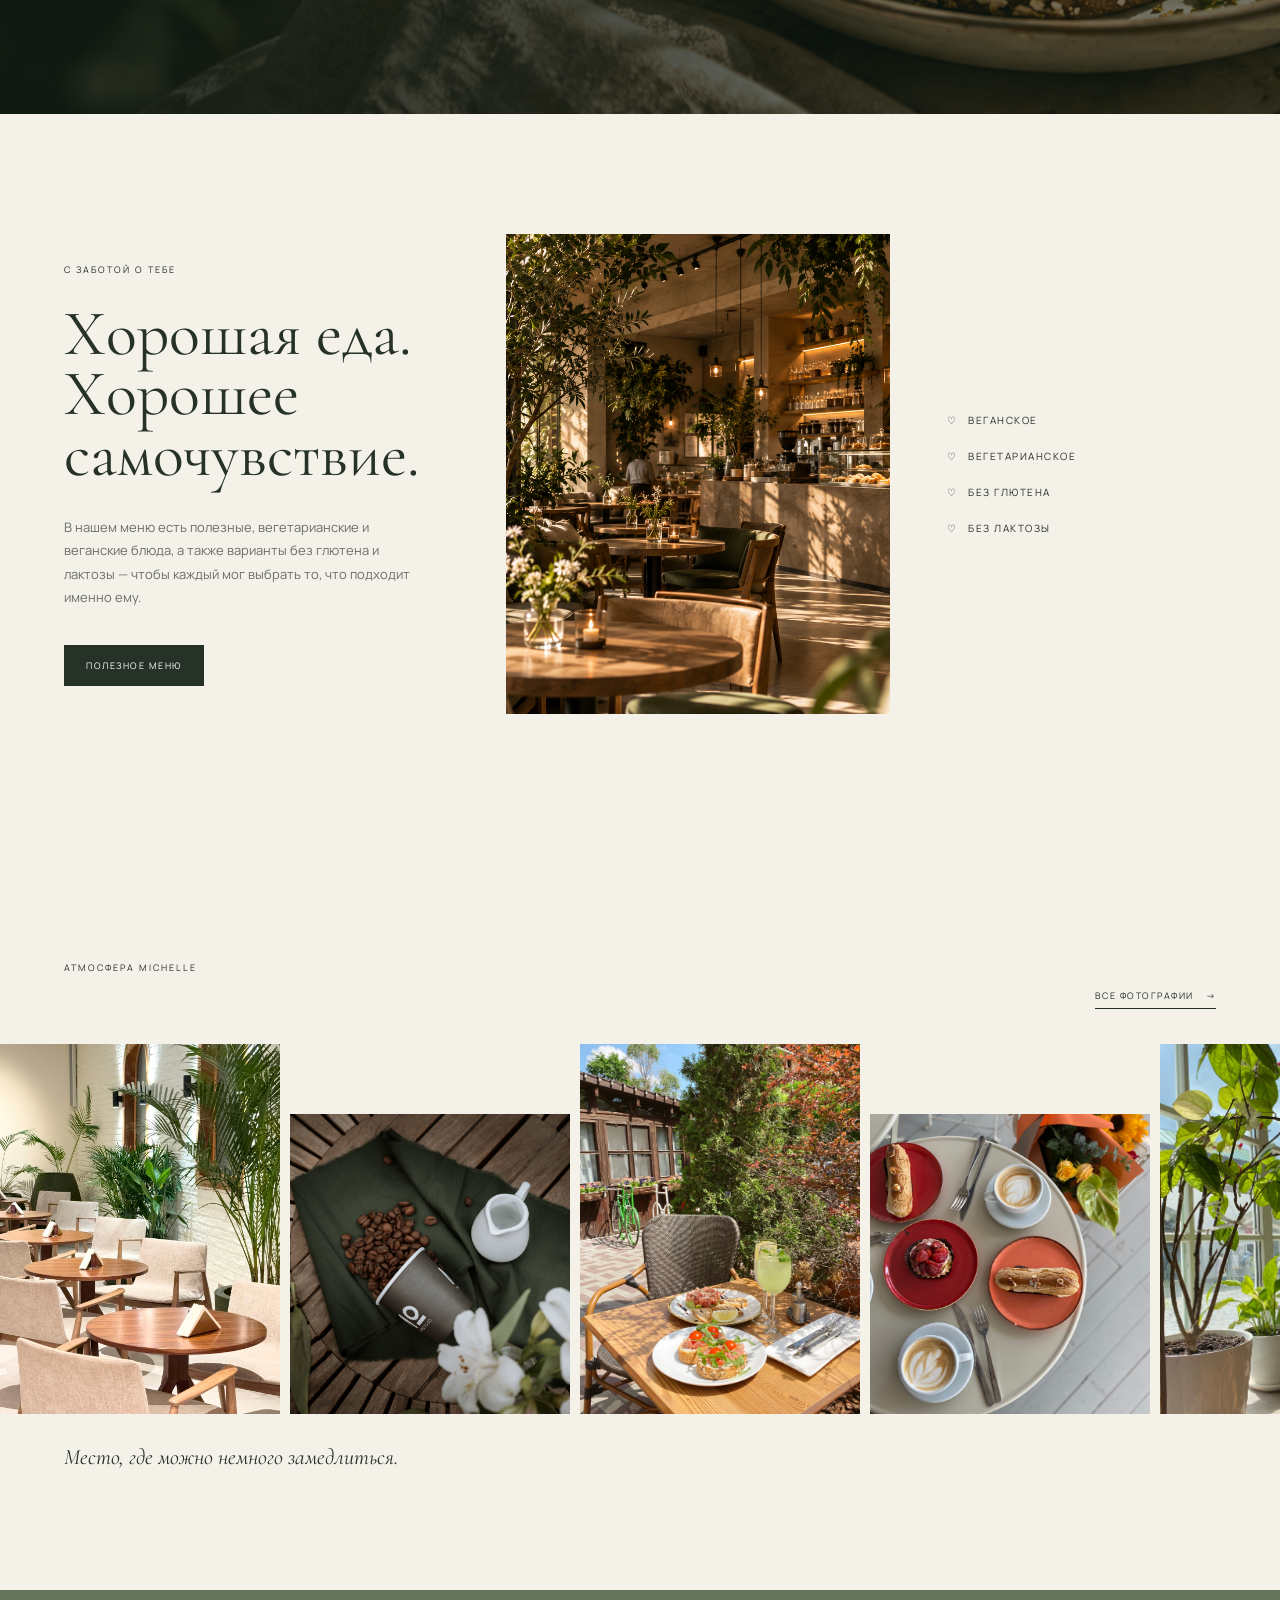
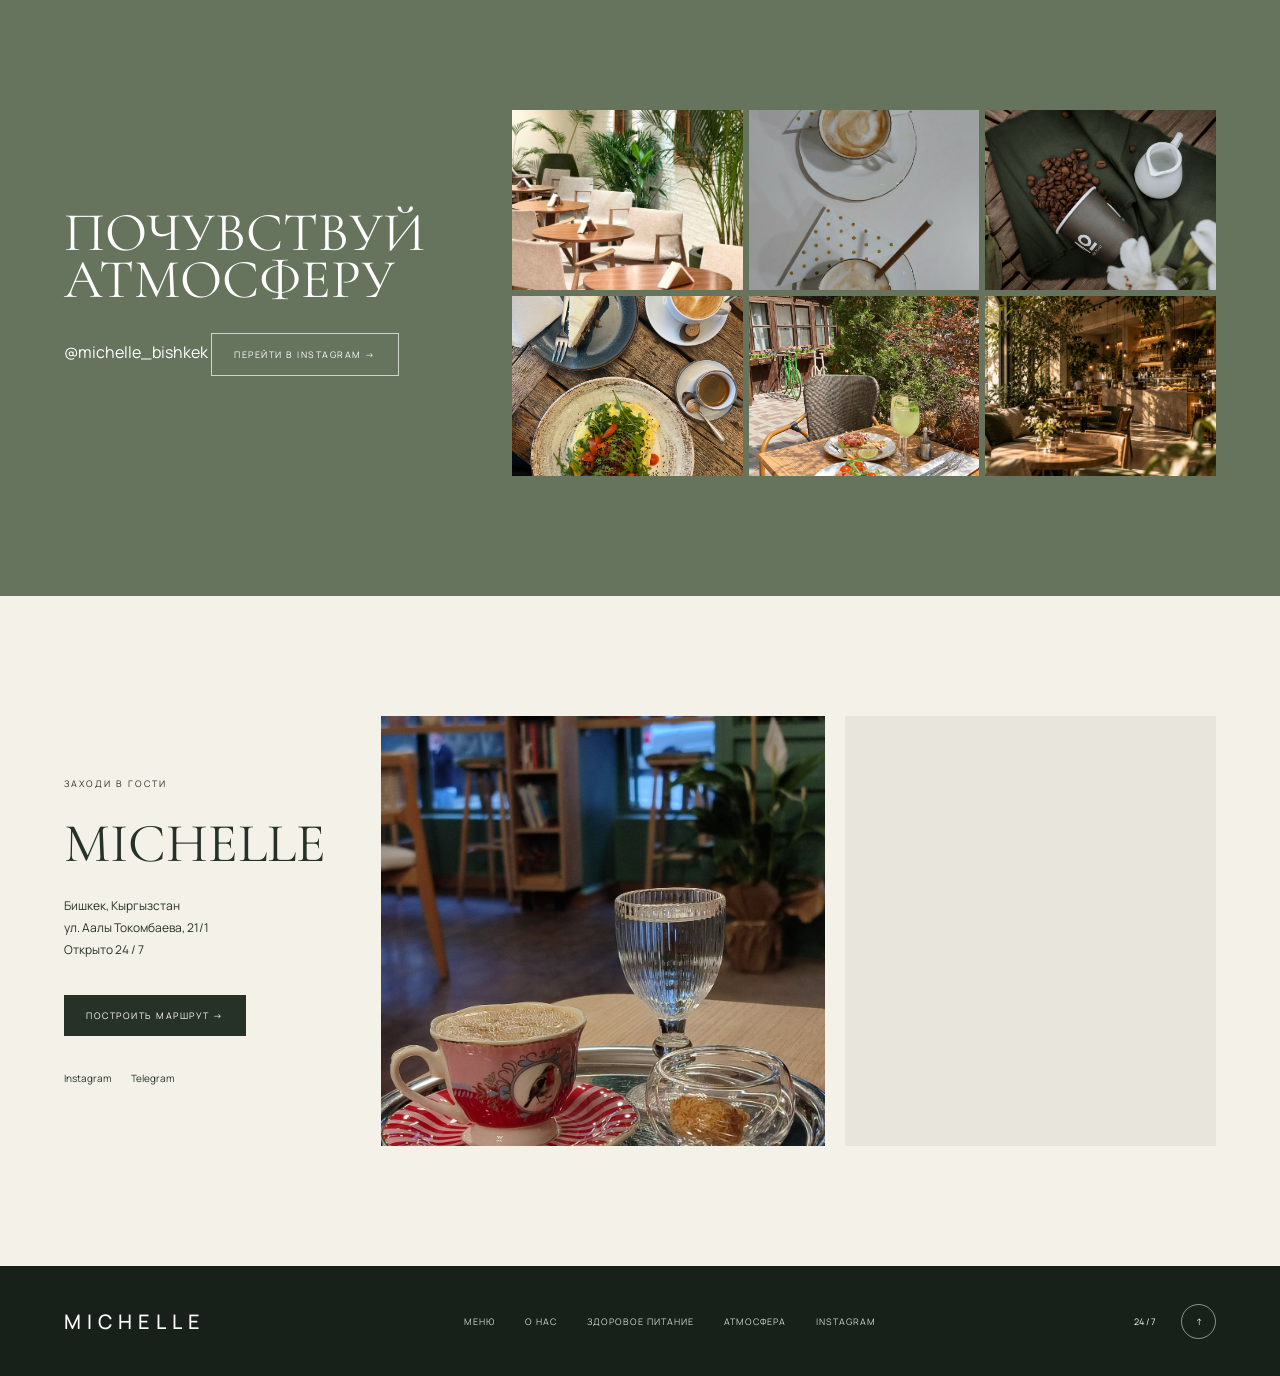
==== commit aff884f1: "Refactor navigation structure in index.html" ====
--- a/index.html
+++ b/index.html
@@ -23,17 +23,18 @@
 
         <a href="index.html" class="logo">MICHELLE</a>
 
-        <nav class="navigation">
-            <a href="menu.html">Меню</a>
-            <a href="#about">О нас</a>
-            <a href="#healthy">Здоровое питание</a>
-            <a href="#atmosphere">Атмосфера</a>
-            <a href="#instagram">Instagram</a>
-        </nav>
-
-        <a href="booking.html" class="header-button">
-            Забронировать столик
-        </a>
+       
+<nav class="navigation">
+    <a href="menu.html">Меню</a>
+    <a href="#about">О нас</a>
+    <a href="#healthy">Здоровое питание</a>
+    <a href="#atmosphere">Атмосфера</a>
+    <a href="#instagram">Instagram</a>
+
+    <a href="booking.html" class="mobile-booking">
+        Забронировать столик →
+    </a>
+</nav>
 
         <button class="menu-button" aria-label="Открыть меню">
             <span></span>
--- a/style.css
+++ b/style.css
@@ -893,4 +893,50 @@
         justify-content: space-between;
     }
 
-}+}
+
+/* Карта MICHELLE */
+
+.contacts .map {
+    position: relative;
+    overflow: hidden;
+    padding: 0;
+    background: #e8e5dc;
+    min-height: 350px;
+}
+
+.contacts .map iframe {
+    display: block;
+    width: 100%;
+    height: 100%;
+    min-height: 350px;
+    border: none;
+    filter: grayscale(30%);
+    transition: filter 0.4s ease;
+}
+
+.contacts .map iframe:hover {
+    filter: grayscale(0%);
+}
+
+@media (max-width: 800px) {
+
+    .contacts .map {
+        width: 100%;
+        min-height: 320px;
+    }
+
+    .contacts .map iframe {
+        min-height: 320px;
+    }
+
+}
+
+@media (max-width: 480px) {
+
+    .contacts .map,
+    .contacts .map iframe {
+        min-height: 280px;
+    }
+
+}
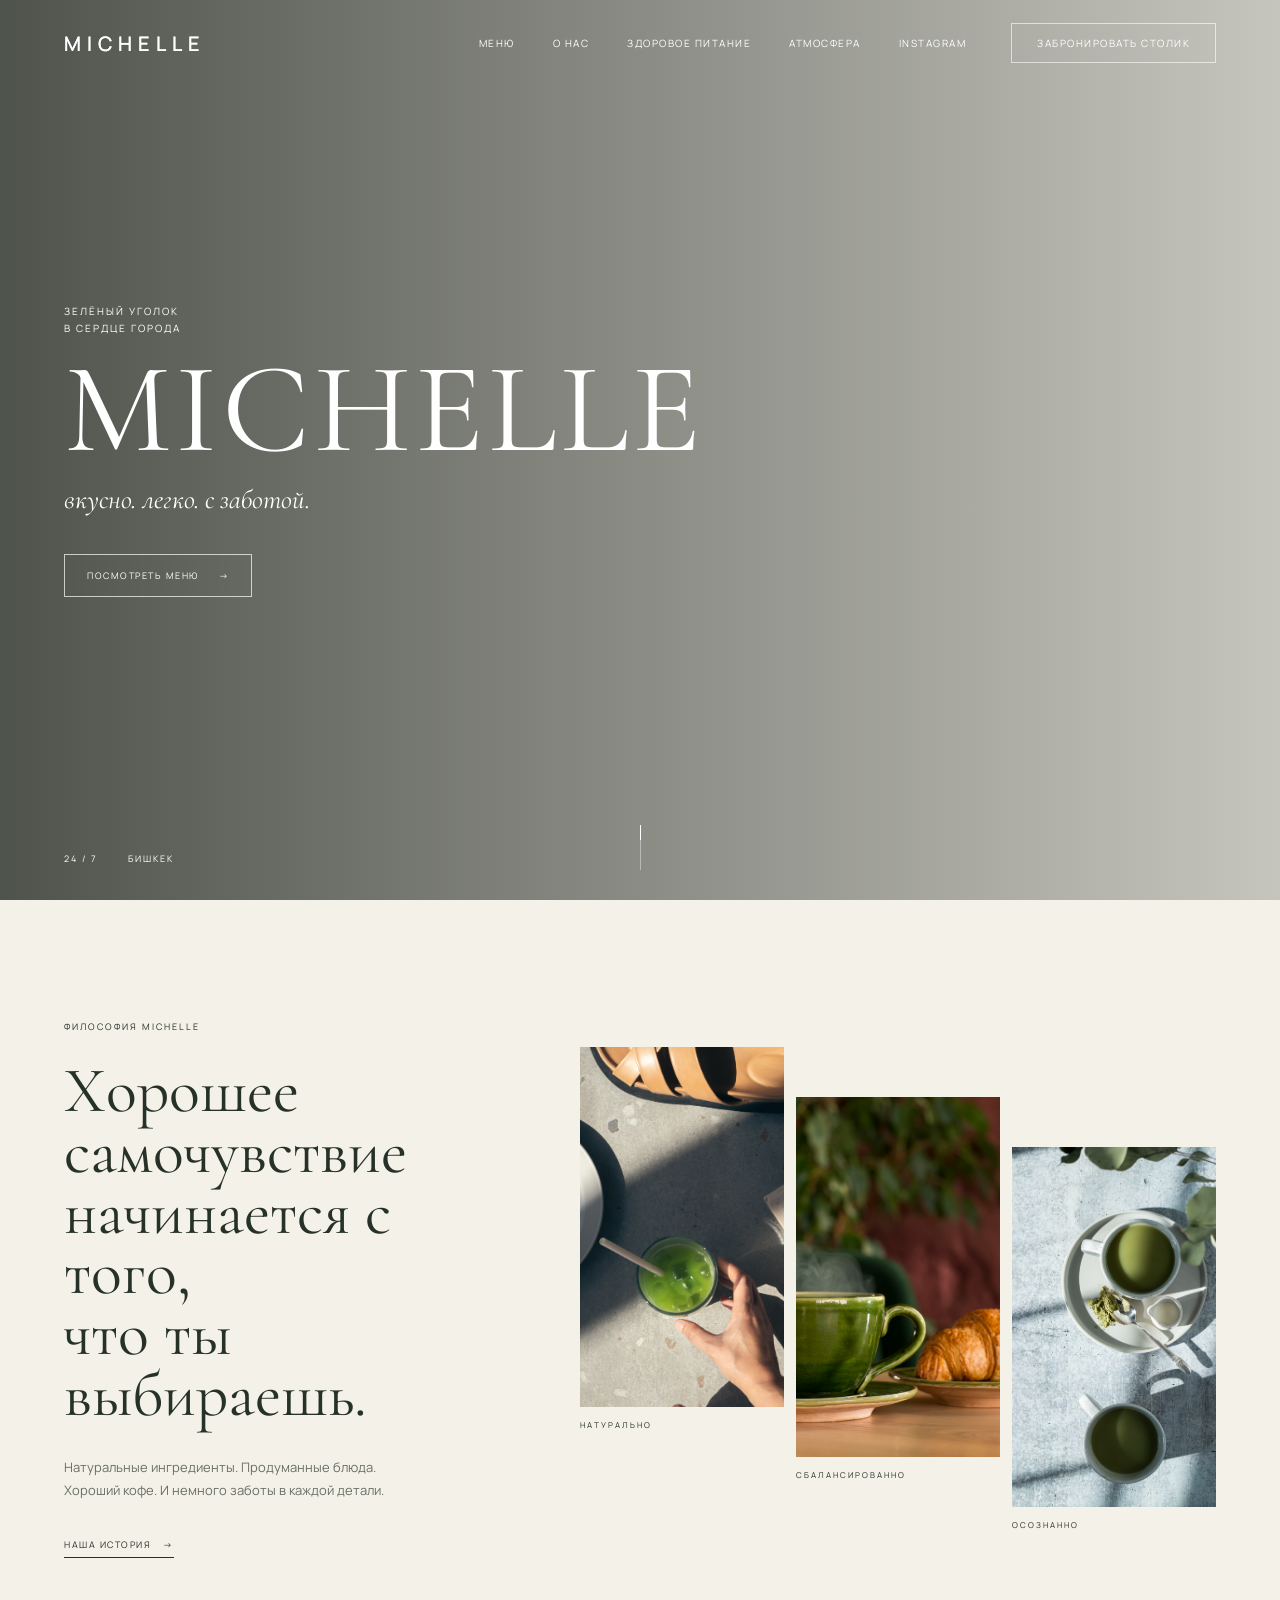
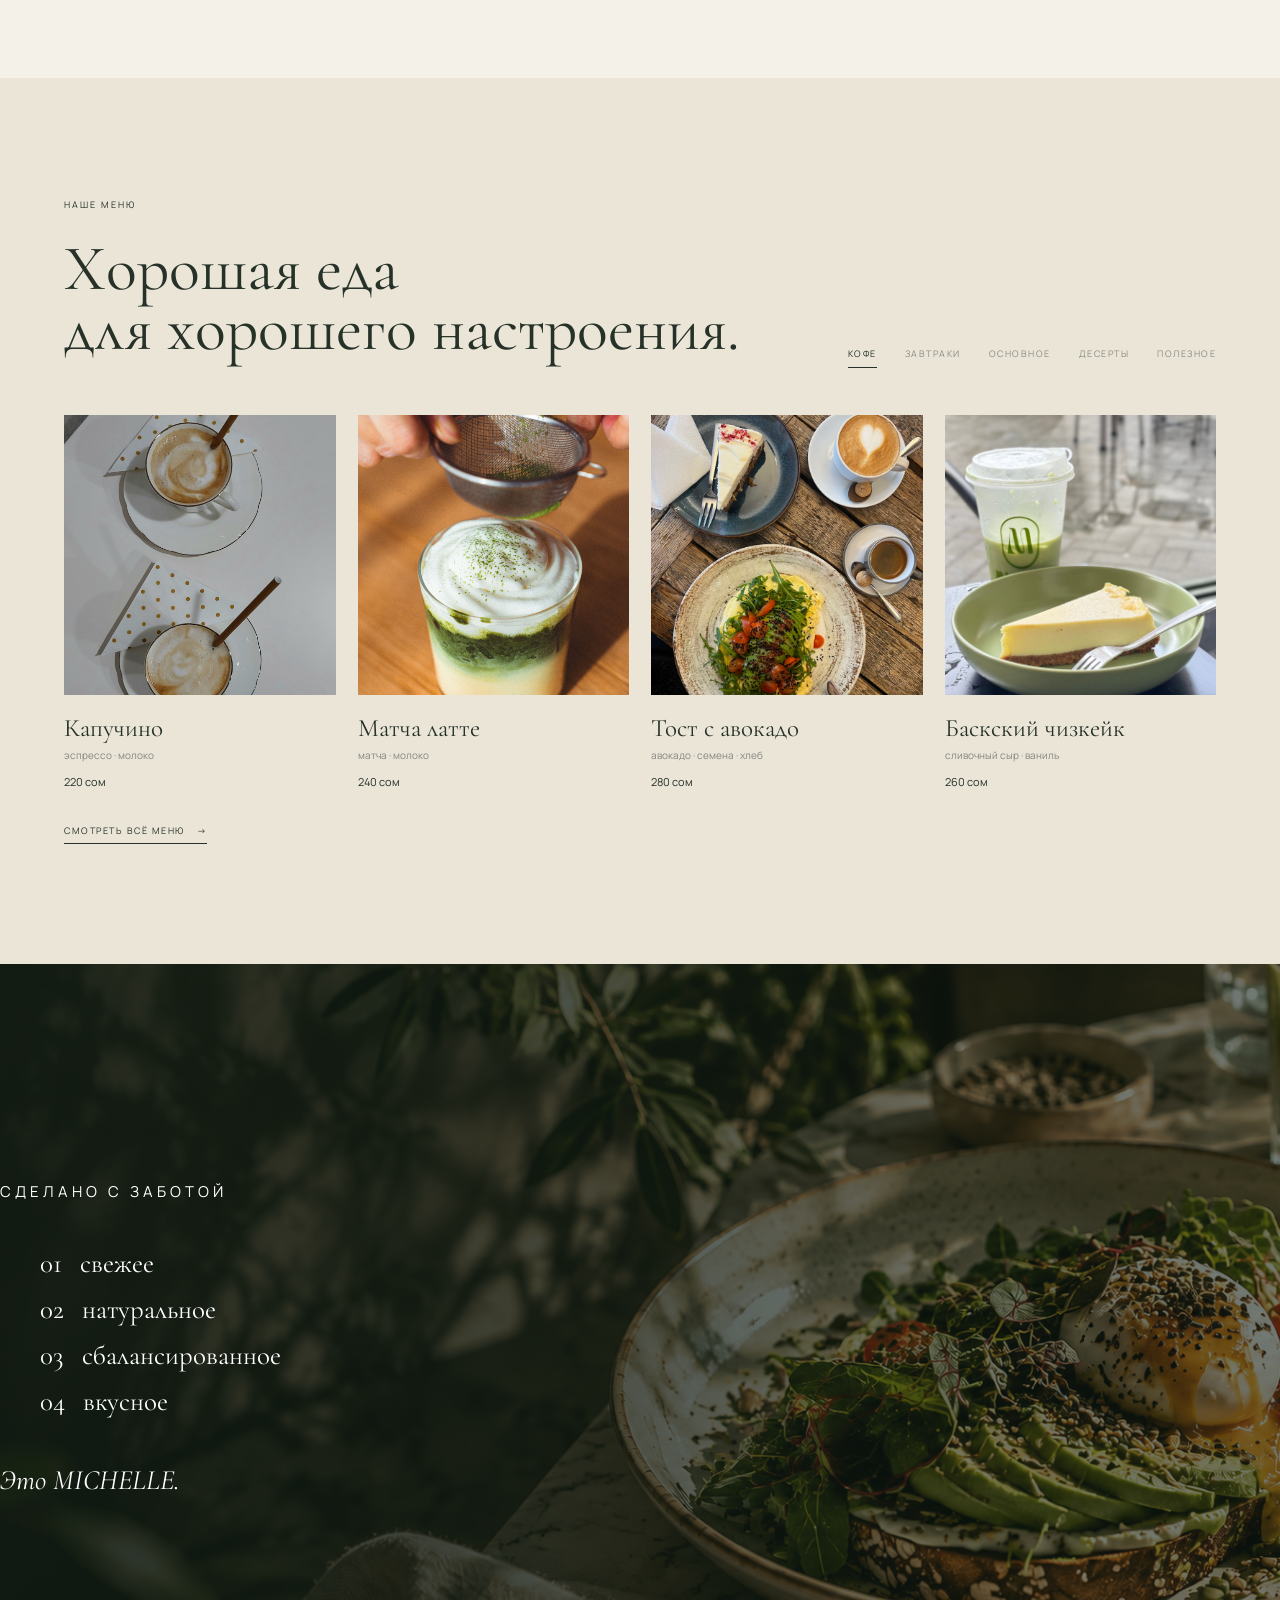
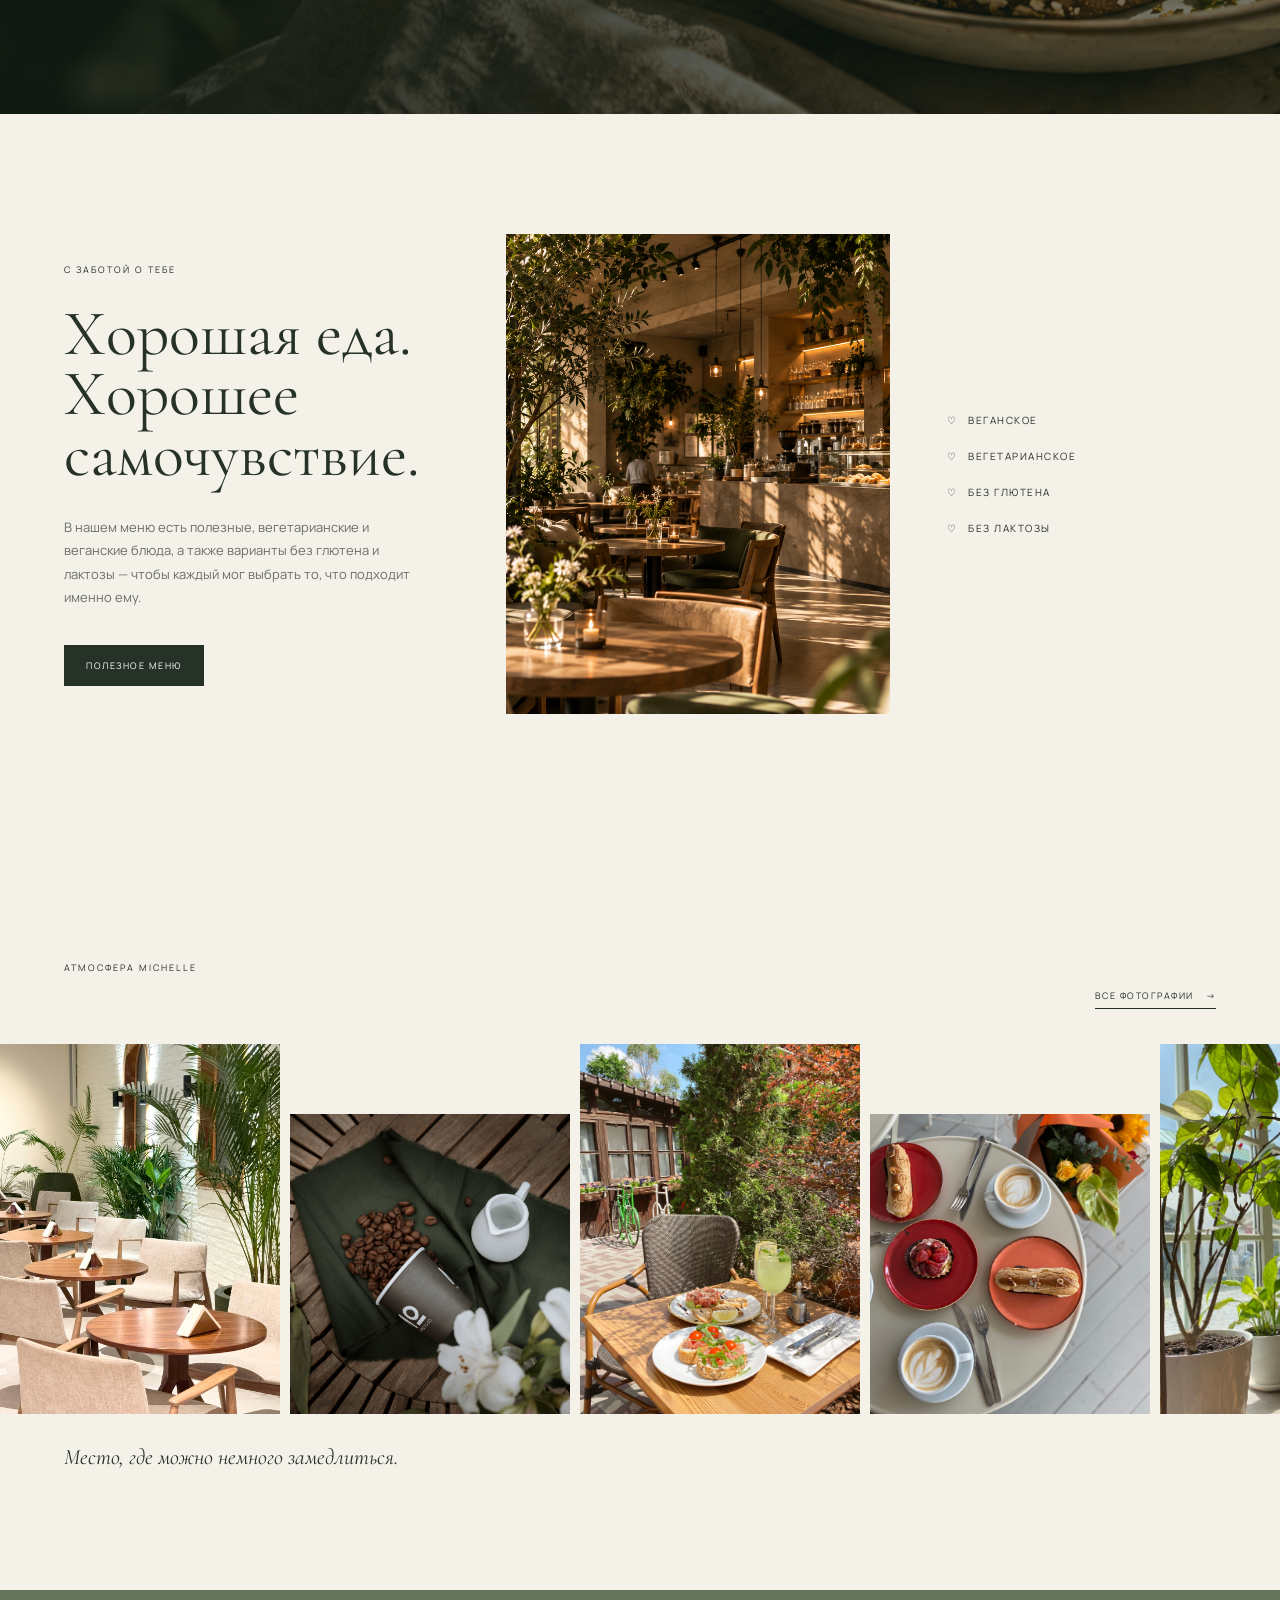
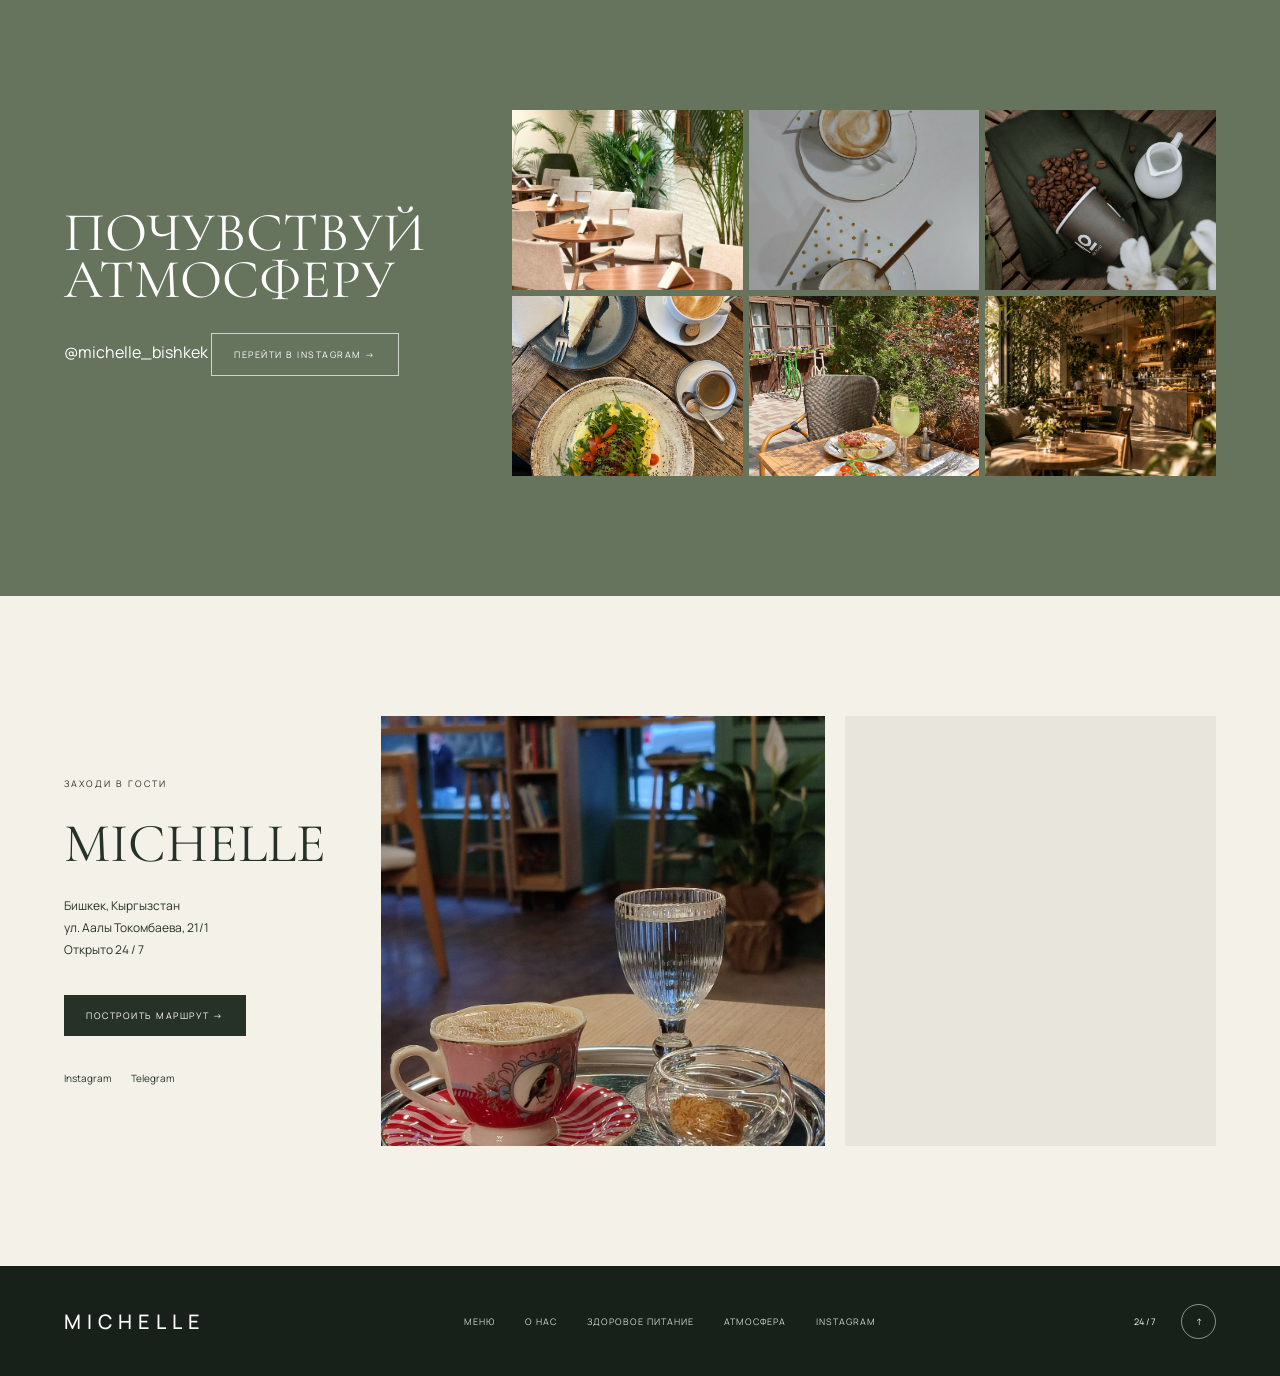
==== commit 42a31356: "Refactor header and navigation structure in index.html" ====
--- a/index.html
+++ b/index.html
@@ -24,17 +24,34 @@
         <a href="index.html" class="logo">MICHELLE</a>
 
        
-<nav class="navigation">
-    <a href="menu.html">Меню</a>
-    <a href="#about">О нас</a>
-    <a href="#healthy">Здоровое питание</a>
-    <a href="#atmosphere">Атмосфера</a>
-    <a href="#instagram">Instagram</a>
-
-    <a href="booking.html" class="mobile-booking">
-        Забронировать столик →
+
+<header class="header">
+
+    <a href="index.html" class="logo">MICHELLE</a>
+
+    <nav class="navigation">
+        <a href="menu.html">Меню</a>
+        <a href="#about">О нас</a>
+        <a href="#healthy">Здоровое питание</a>
+        <a href="#atmosphere">Атмосфера</a>
+        <a href="#instagram">Instagram</a>
+
+        <a href="booking.html" class="mobile-booking">
+            Забронировать столик →
+        </a>
+    </nav>
+
+    <a href="booking.html" class="header-button">
+        Забронировать столик
     </a>
-</nav>
+
+    <button class="menu-button" aria-label="Открыть меню">
+        <span></span>
+        <span></span>
+    </button>
+
+</header>
+
 
         <button class="menu-button" aria-label="Открыть меню">
             <span></span>
--- a/style.css
+++ b/style.css
@@ -940,3 +940,76 @@
     }
 
 }
+
+.mobile-booking {
+    display: none;
+}
+
+@media (max-width: 800px) {
+
+    .header {
+        z-index: 1000;
+    }
+
+    .menu-button {
+        position: relative;
+        z-index: 1002;
+    }
+
+    .navigation {
+        position: fixed;
+        top: 0;
+        left: 0;
+        width: 100%;
+        height: 100dvh;
+
+        display: flex;
+        flex-direction: column;
+        justify-content: center;
+        align-items: center;
+        gap: 28px;
+
+        margin: 0;
+        padding: 90px 25px 40px;
+
+        background: #263228;
+        color: #f4f1e8;
+
+        transform: translateX(100%);
+        visibility: hidden;
+        transition: transform 0.4s ease, visibility 0.4s;
+        z-index: 1001;
+    }
+
+    .navigation.open {
+        transform: translateX(0);
+        visibility: visible;
+    }
+
+    .navigation a {
+        font-family: "Cormorant Garamond", serif;
+        font-size: 30px;
+        text-transform: none;
+        letter-spacing: 1px;
+    }
+
+    .navigation .mobile-booking {
+        display: inline-block;
+        margin-top: 20px;
+        padding: 15px 25px;
+
+        border: 1px solid #f4f1e8;
+
+        font-family: "Manrope", sans-serif;
+        font-size: 11px;
+        text-transform: uppercase;
+        letter-spacing: 1.5px;
+        text-align: center;
+    }
+
+    .navigation .mobile-booking:hover {
+        background: #f4f1e8;
+        color: #263228;
+    }
+}
+
